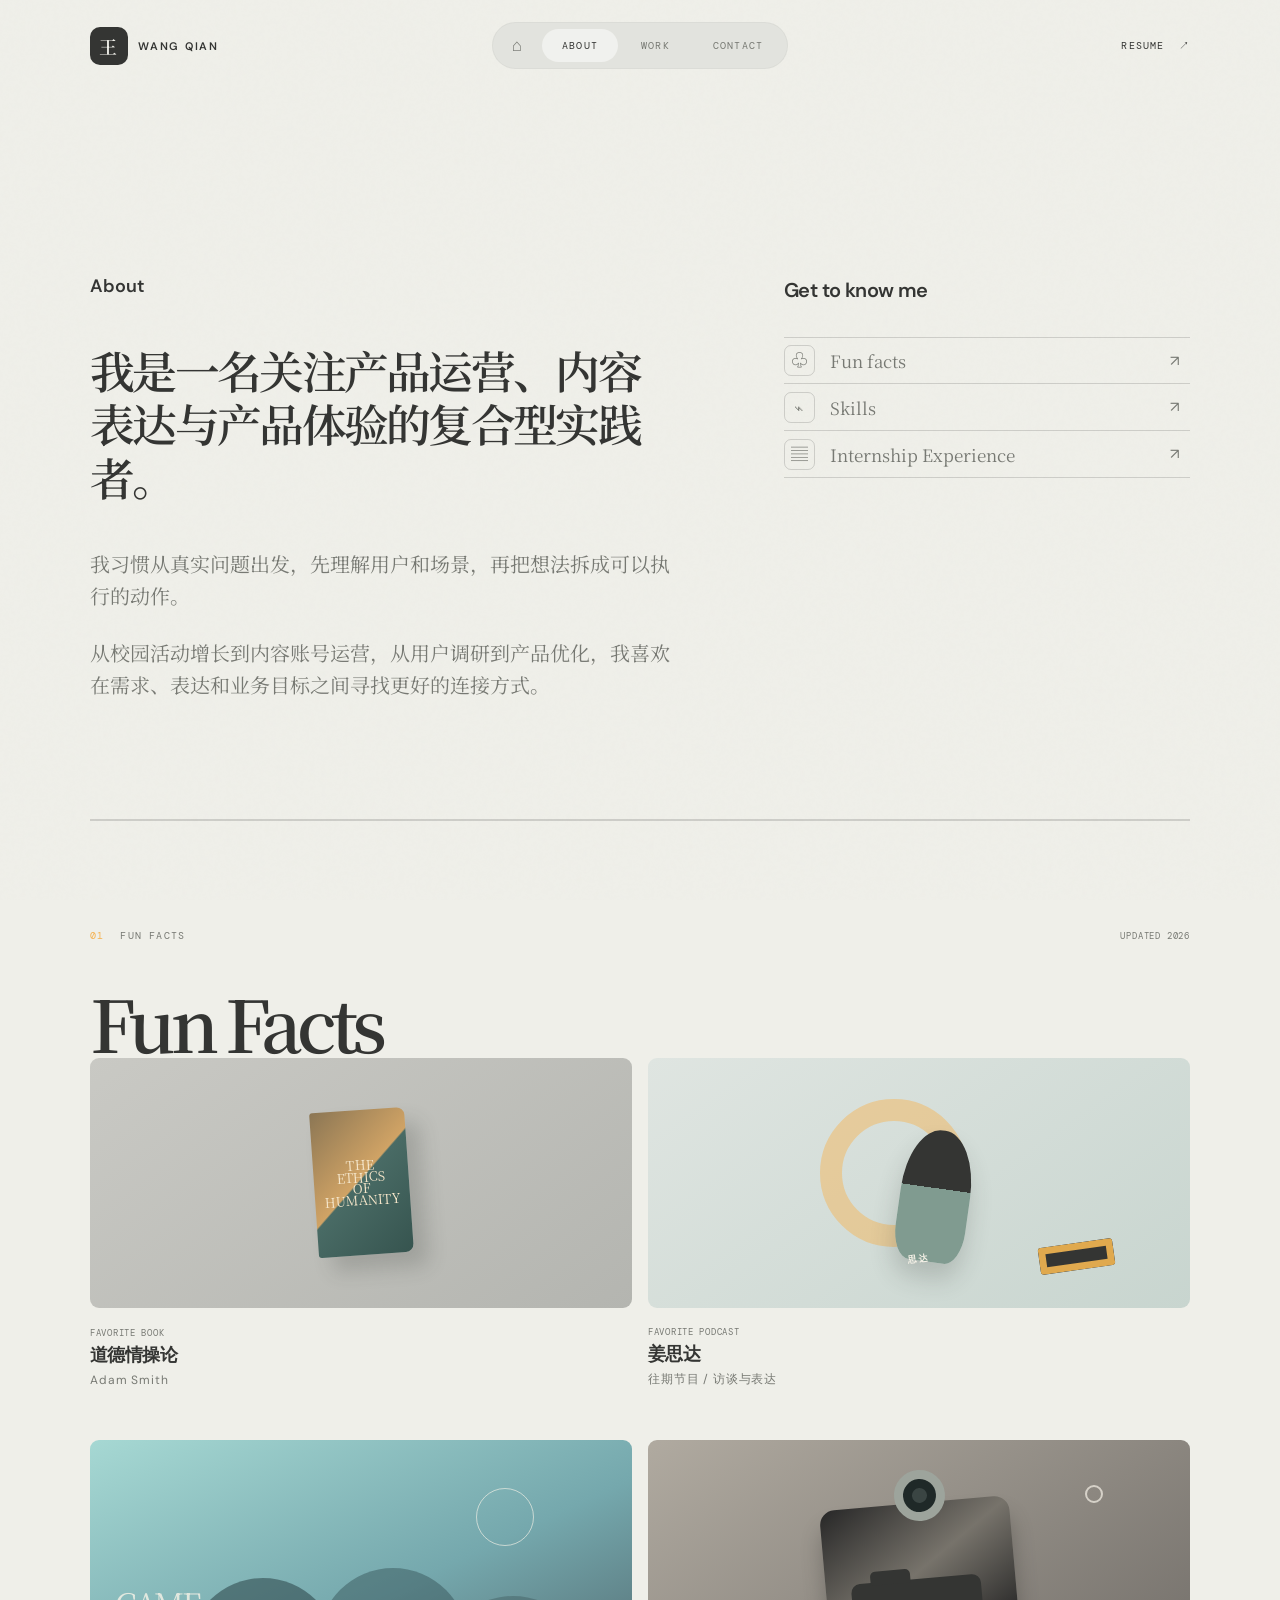
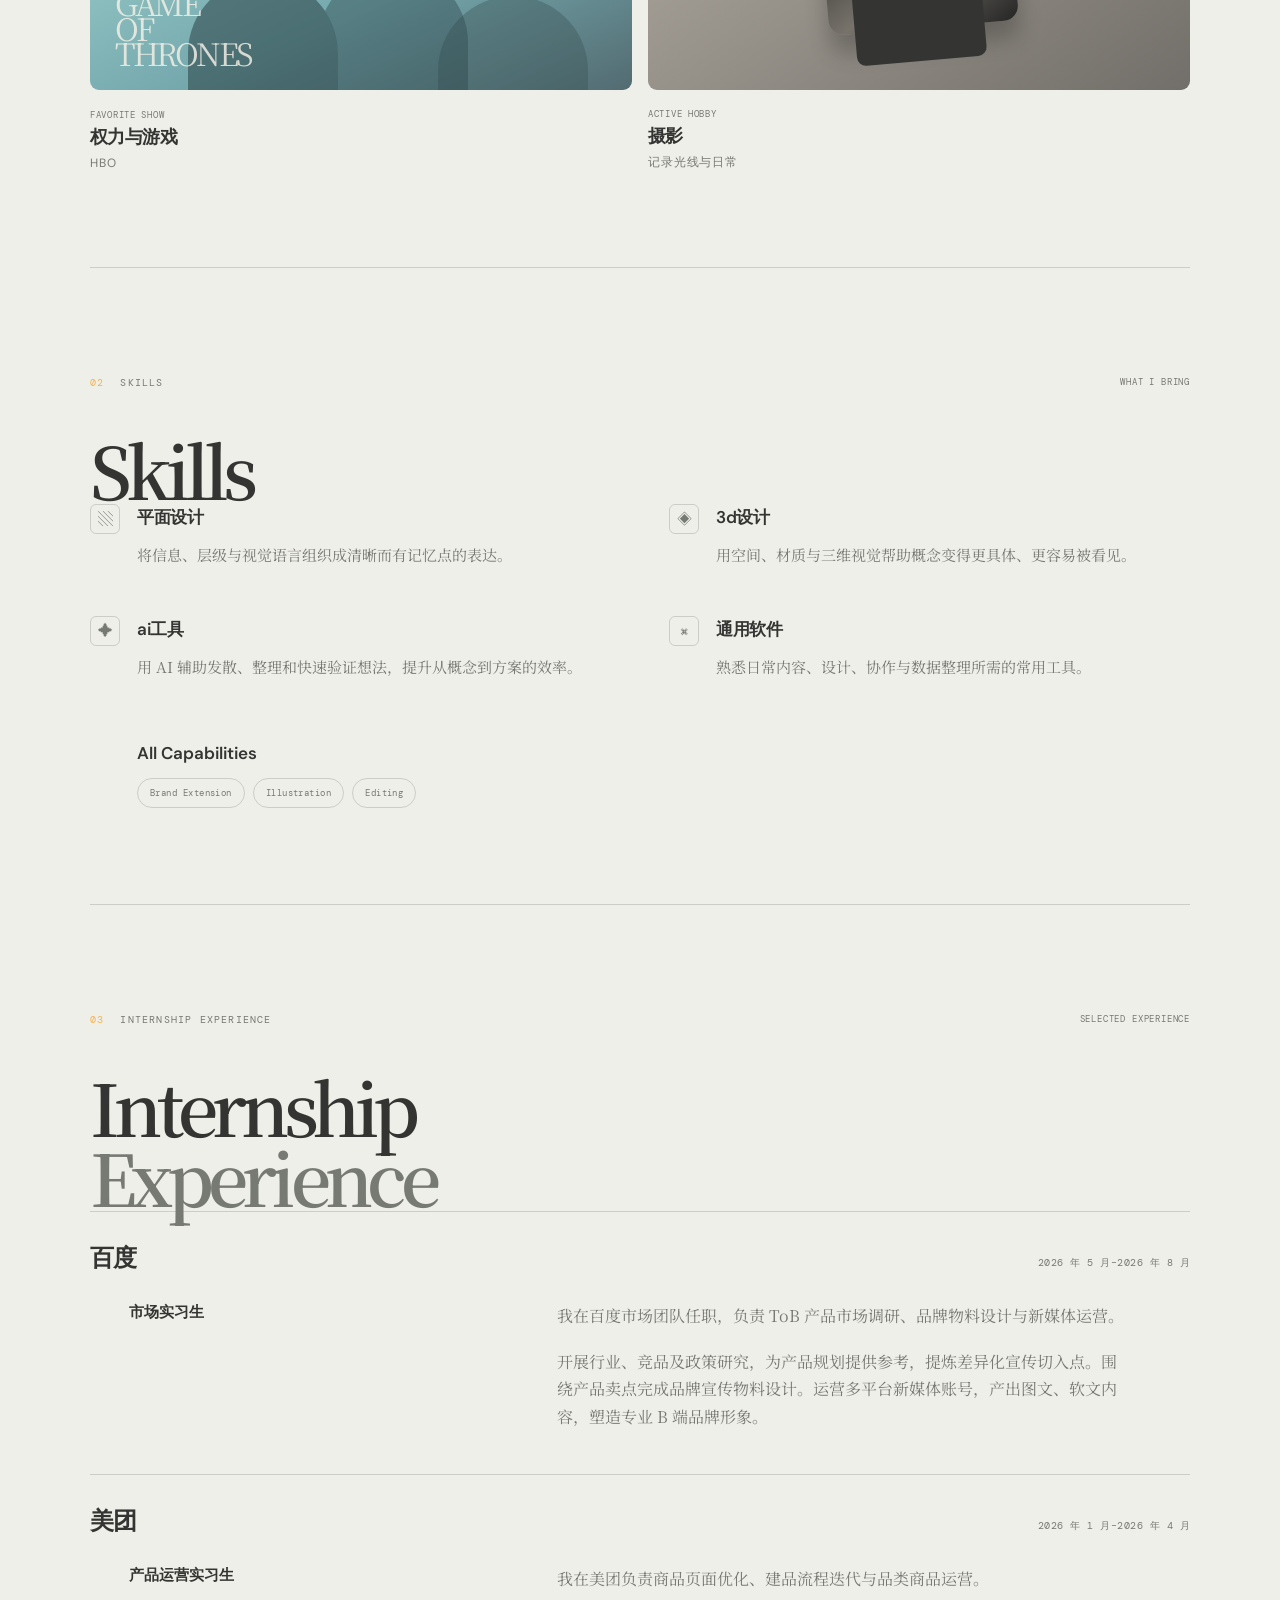
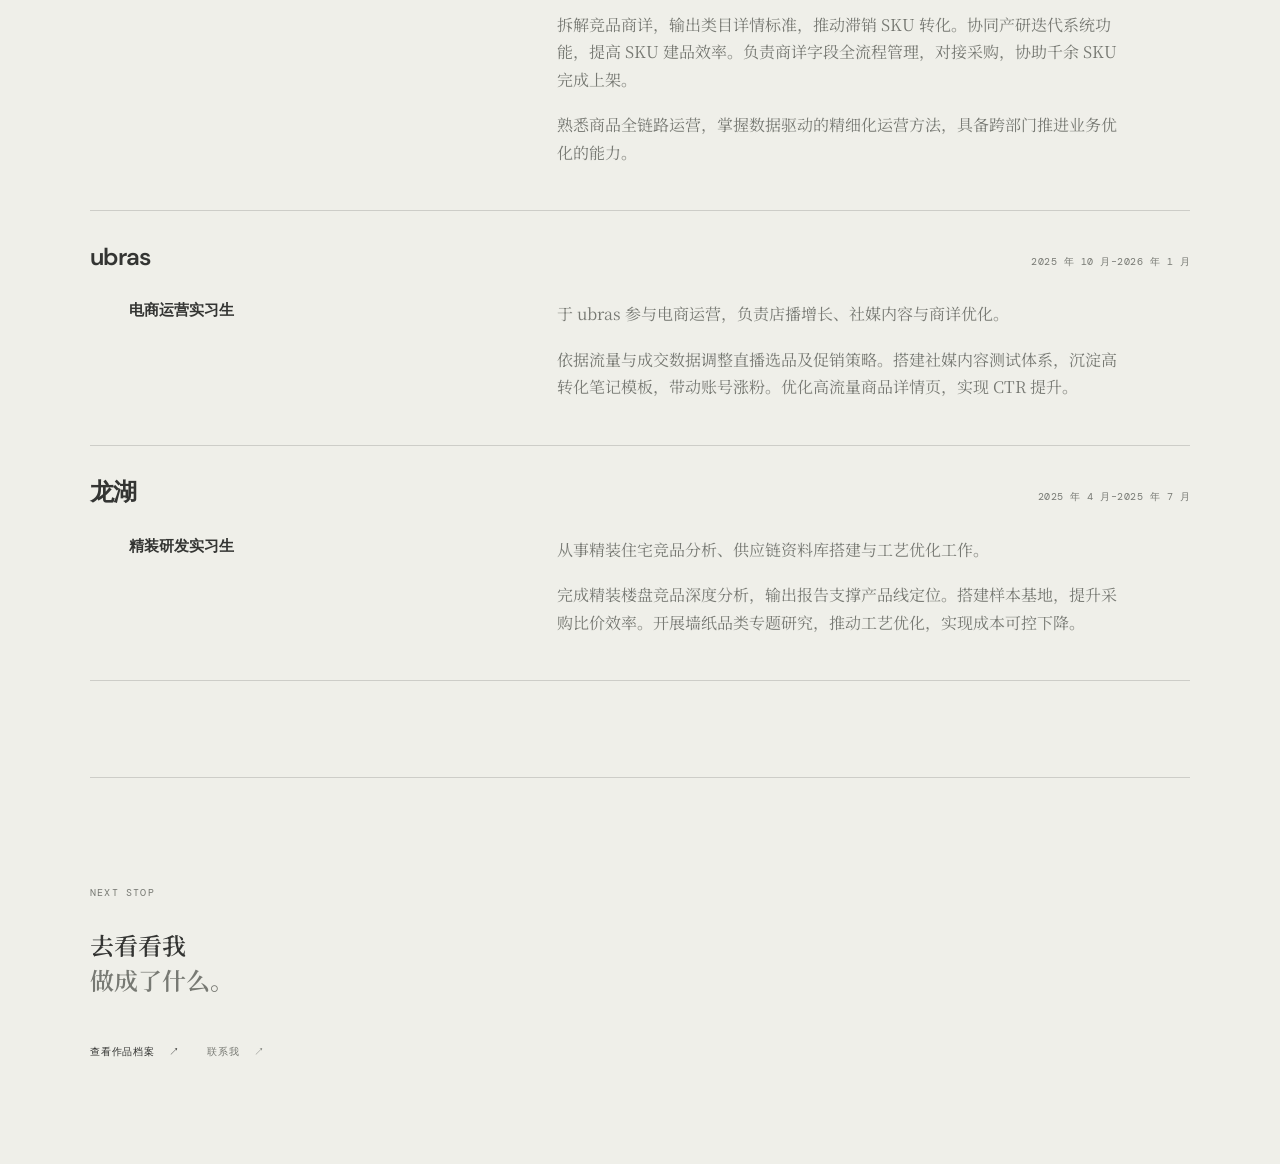
==== about.html @ a22ed270 "Initial portfolio website" ====
<!doctype html>
<html lang="zh-CN">
<head>
  <meta charset="utf-8">
  <meta name="viewport" content="width=device-width, initial-scale=1">
  <title>About · 王千</title>
  <meta name="description" content="了解王千的个人经历、能力结构与工作方式。">
  <link rel="preconnect" href="https://fonts.googleapis.com">
  <link rel="preconnect" href="https://fonts.gstatic.com" crossorigin>
  <link href="https://fonts.googleapis.com/css2?family=DM+Mono:wght@400;500&family=DM+Sans:wght@400;500;600;700&family=Noto+Serif+SC:wght@500;600;700;900&display=swap" rel="stylesheet">
  <link rel="stylesheet" href="styles.css">
</head>
<body>
  <div class="page-shell">
    <header class="site-header">
      <a class="brand" href="index.html#top" aria-label="回到首页"><span class="brand-mark">王</span><span class="brand-name">WANG QIAN</span></a>
      <nav class="nav" aria-label="主导航">
        <a class="nav-home" href="index.html#top" aria-label="首页">⌂</a>
        <a href="about.html" aria-current="page">About</a>
        <a href="index.html#all-work">Work</a>
        <a href="index.html#contact">Contact</a>
      </nav>
      <a class="resume-link" href="王千-四川大学-硕士-女.pdf" download>Resume <span>↗</span></a>
    </header>

    <main class="internal-page about-page">
      <section class="about-intro" aria-labelledby="about-title">
        <div class="about-intro-copy">
          <p class="about-page-label">About</p>
          <h1 id="about-title">我是一名关注产品运营、内容表达与产品体验的复合型实践者。</h1>
          <p>我习惯从真实问题出发，先理解用户和场景，再把想法拆成可以执行的动作。</p>
          <p>从校园活动增长到内容账号运营，从用户调研到产品优化，我喜欢在需求、表达和业务目标之间寻找更好的连接方式。</p>
        </div>
        <aside class="about-index" aria-label="About 页面目录">
          <h2>Get to know me</h2>
          <a class="about-index-link" href="#about-facts"><span class="about-index-icon">♧</span><span>Fun facts</span><b>↗</b></a>
          <a class="about-index-link" href="#about-skills"><span class="about-index-icon">⌁</span><span>Skills</span><b>↗</b></a>
          <a class="about-index-link" href="#about-history"><span class="about-index-icon">▤</span><span>Internship Experience</span><b>↗</b></a>
        </aside>
      </section>

      <section id="about-facts" class="section about-facts" aria-labelledby="facts-title">
        <div class="about-section-topline"><div class="section-label"><span>01</span><span>Fun facts</span></div><span>Updated 2026</span></div>
        <h2 id="facts-title" class="about-section-title">Fun Facts</h2>
        <div class="about-facts-grid">
          <article class="about-fact-card"><div class="about-fact-visual about-fact-visual--book"><span>THE<br>ETHICS<br>OF<br>HUMANITY</span></div><div class="about-fact-meta"><span>FAVORITE BOOK</span><strong>道德情操论</strong><small>Adam Smith</small></div></article>
          <article class="about-fact-card"><div class="about-fact-visual about-fact-visual--podcast"><span class="about-podcast-orbit"></span><span class="about-podcast-person"></span><b>思达</b></div><div class="about-fact-meta"><span>FAVORITE PODCAST</span><strong>姜思达</strong><small>往期节目 / 访谈与表达</small></div></article>
          <article class="about-fact-card"><div class="about-fact-visual about-fact-visual--show"><span>GAME<br>OF<br>THRONES</span><i></i></div><div class="about-fact-meta"><span>FAVORITE SHOW</span><strong>权力与游戏</strong><small>HBO</small></div></article>
          <article class="about-fact-card"><div class="about-fact-visual about-fact-visual--hobby"><span class="about-camera-lens"></span><span class="about-camera-body"></span><i></i></div><div class="about-fact-meta"><span>ACTIVE HOBBY</span><strong>摄影</strong><small>记录光线与日常</small></div></article>
        </div>
      </section>

      <section id="about-skills" class="section about-skills" aria-labelledby="skills-title">
        <div class="about-section-topline"><div class="section-label"><span>02</span><span>Skills</span></div><span>What I bring</span></div>
        <h2 id="skills-title" class="about-section-title">Skills</h2>
        <div class="about-skills-grid">
          <article class="about-skill-card"><span class="about-skill-icon">▧</span><div><h3>平面设计</h3><p>将信息、层级与视觉语言组织成清晰而有记忆点的表达。</p></div></article>
          <article class="about-skill-card"><span class="about-skill-icon">◈</span><div><h3>3d设计</h3><p>用空间、材质与三维视觉帮助概念变得更具体、更容易被看见。</p></div></article>
          <article class="about-skill-card"><span class="about-skill-icon">✦</span><div><h3>ai工具</h3><p>用 AI 辅助发散、整理和快速验证想法，提升从概念到方案的效率。</p></div></article>
          <article class="about-skill-card"><span class="about-skill-icon">⌘</span><div><h3>通用软件</h3><p>熟悉日常内容、设计、协作与数据整理所需的常用工具。</p></div></article>
        </div>
        <div class="about-capabilities"><h3>All Capabilities</h3><div class="skill-list"><span>Brand Extension</span><span>Illustration</span><span>Editing</span></div></div>
      </section>

      <section id="about-history" class="section about-history" aria-labelledby="history-title">
        <div class="about-section-topline"><div class="section-label"><span>03</span><span>Internship Experience</span></div><span>Selected experience</span></div>
        <h2 id="history-title" class="about-section-title">Internship<br><em>Experience</em></h2>
        <div class="internship-list">
          <article class="internship-item">
            <div class="internship-head"><h3>百度</h3><span>2026 年 5 月–2026 年 8 月</span></div>
            <div class="internship-detail"><strong>市场实习生</strong><div><p>我在百度市场团队任职，负责 ToB 产品市场调研、品牌物料设计与新媒体运营。</p><p>开展行业、竞品及政策研究，为产品规划提供参考，提炼差异化宣传切入点。围绕产品卖点完成品牌宣传物料设计。运营多平台新媒体账号，产出图文、软文内容，塑造专业 B 端品牌形象。</p></div></div>
          </article>
          <article class="internship-item">
            <div class="internship-head"><h3>美团</h3><span>2026 年 1 月–2026 年 4 月</span></div>
            <div class="internship-detail"><strong>产品运营实习生</strong><div><p>我在美团负责商品页面优化、建品流程迭代与品类商品运营。</p><p>拆解竞品商详，输出类目详情标准，推动滞销 SKU 转化。协同产研迭代系统功能，提高 SKU 建品效率。负责商详字段全流程管理，对接采购，协助千余 SKU 完成上架。</p><p>熟悉商品全链路运营，掌握数据驱动的精细化运营方法，具备跨部门推进业务优化的能力。</p></div></div>
          </article>
          <article class="internship-item">
            <div class="internship-head"><h3>ubras</h3><span>2025 年 10 月–2026 年 1 月</span></div>
            <div class="internship-detail"><strong>电商运营实习生</strong><div><p>于 ubras 参与电商运营，负责店播增长、社媒内容与商详优化。</p><p>依据流量与成交数据调整直播选品及促销策略。搭建社媒内容测试体系，沉淀高转化笔记模板，带动账号涨粉。优化高流量商品详情页，实现 CTR 提升。</p></div></div>
          </article>
          <article class="internship-item">
            <div class="internship-head"><h3>龙湖</h3><span>2025 年 4 月–2025 年 7 月</span></div>
            <div class="internship-detail"><strong>精装研发实习生</strong><div><p>从事精装住宅竞品分析、供应链资料库搭建与工艺优化工作。</p><p>完成精装楼盘竞品深度分析，输出报告支撑产品线定位。搭建样本基地，提升采购比价效率。开展墙纸品类专题研究，推动工艺优化，实现成本可控下降。</p></div></div>
          </article>
        </div>
      </section>

      <section class="page-cta"><p class="eyebrow">Next stop</p><h2>去看看我<br><em>做成了什么。</em></h2><a class="text-link" href="index.html#all-work">查看作品档案 <span>↗</span></a><a class="text-link page-cta-contact" href="index.html#contact">联系我 <span>↗</span></a></section>
    </main>
  </div>
  <script src="app.js"></script>
</body>
</html>
---- styles.css ----
:root {
  --paper: #efefe9;
  --paper-deep: #e5e5de;
  --ink: #343533;
  --muted: #777973;
  --line: rgba(52, 53, 51, .18);
  --green: #d2f75b;
  --blue: #b6d4f6;
  --orange: #f5b14e;
  --serif: "Noto Serif SC", Georgia, serif;
  --sans: "DM Sans", "Noto Sans SC", sans-serif;
  --mono: "DM Mono", monospace;
}

* { box-sizing: border-box; }
html { scroll-behavior: smooth; }
body { margin: 0; background: var(--paper); color: var(--ink); font-family: var(--sans); }
body::before { content: ""; position: fixed; inset: 0; pointer-events: none; opacity: .22; background-image: url("data:image/svg+xml,%3Csvg viewBox='0 0 180 180' xmlns='http://www.w3.org/2000/svg'%3E%3Cfilter id='n'%3E%3CfeTurbulence type='fractalNoise' baseFrequency='.9' numOctaves='3' stitchTiles='stitch'/%3E%3C/filter%3E%3Crect width='100%25' height='100%25' filter='url(%23n)' opacity='.07'/%3E%3C/svg%3E"); mix-blend-mode: multiply; z-index: 5; }
a { color: inherit; text-decoration: none; }
button { font: inherit; }
.page-shell { width: min(1100px, calc(100% - 56px)); margin: 0 auto; }
.site-header { position: sticky; top: 22px; z-index: 10; display: grid; grid-template-columns: 1fr auto 1fr; align-items: center; gap: 18px; margin-top: 22px; }
.brand, .nav, .hero-meta, .case-topline, .contact-bottom, .section-label, .filter-row { display: flex; align-items: center; }
.brand { gap: 10px; font-weight: 600; letter-spacing: .08em; }
.brand-mark { display: grid; width: 38px; height: 38px; place-items: center; border-radius: 10px; background: var(--ink); color: var(--paper); font-family: var(--serif); font-size: 18px; }
.brand-name { font-size: 11px; letter-spacing: .16em; }
.nav { justify-content: center; gap: 3px; padding: 5px; border-radius: 999px; background: rgba(225, 226, 220, .88); box-shadow: inset 0 0 0 1px rgba(52, 53, 51, .04); }
.nav a, .resume-link { padding: 10px 20px; color: var(--muted); font-family: var(--mono); font-size: 10px; letter-spacing: .12em; text-transform: uppercase; }
.nav a:hover, .resume-link:hover { color: var(--ink); }
.nav a[aria-current="page"] { color: var(--ink); background: rgba(255, 255, 255, .48); border-radius: 999px; }
.nav-home { padding-inline: 15px !important; font-family: var(--sans) !important; font-size: 17px !important; line-height: 1; }
.resume-link { justify-self: end; padding-right: 0; color: var(--ink); }
.resume-link span, .text-link span, .contact-email span { display: inline-block; margin-left: 7px; transition: transform .2s ease; }
.resume-link:hover span, .text-link:hover span, .contact-email:hover span { transform: translate(3px, -3px); }
.hero { display: grid; grid-template-columns: 1.12fr .88fr; gap: 7%; min-height: 690px; padding: 158px 0 102px; }
.eyebrow, .aside-title, .section-label, .case-topline, .note-card-label { font-family: var(--mono); font-size: 10px; letter-spacing: .12em; text-transform: uppercase; }
.eyebrow { margin: 0 0 28px; color: var(--muted); }
h1, h2, h3, p { margin-top: 0; }
h1, h2, h3 { font-family: var(--serif); font-weight: 600; }
h1 { max-width: 690px; margin-bottom: 42px; font-size: clamp(60px, 8.7vw, 118px); line-height: .91; letter-spacing: -.09em; }
h1 em, h2 em { color: var(--muted); font-style: normal; }
.hero-intro { max-width: 500px; margin-bottom: 38px; color: var(--muted); font-size: 17px; line-height: 1.9; }
.hero-meta { gap: 22px; color: var(--muted); font-family: var(--mono); font-size: 9px; letter-spacing: .04em; text-transform: uppercase; }
.hero-meta span + span::before { content: "•"; margin-right: 22px; color: var(--orange); }
.hero-aside { align-self: end; padding-bottom: 13px; }
.aside-title { margin-bottom: 20px; color: var(--muted); }
.start-link { display: grid; grid-template-columns: 32px 1fr auto; align-items: center; gap: 10px; padding: 12px 0; border-bottom: 1px solid var(--line); font-family: var(--serif); font-size: 17px; }
.link-icon { display: grid; width: 28px; height: 28px; place-items: center; border: 1px solid var(--line); border-radius: 7px; color: var(--muted); font-family: var(--sans); font-size: 16px; }
.link-arrow, .archive-arrow { color: var(--muted); font-family: var(--sans); font-size: 18px; transition: transform .2s ease, color .2s ease; }
.start-link:hover .link-arrow, .archive-item:hover .archive-arrow { color: var(--ink); transform: translate(3px, -3px); }
.hero-note { margin-top: 74px; color: var(--muted); font-family: var(--serif); font-size: 21px; line-height: 1.28; }
.section { padding: 96px 0; border-top: 1px solid var(--line); }
.section-label { gap: 16px; margin-bottom: 52px; color: var(--muted); }
.section-label span:first-child { color: var(--orange); }
.about-layout, .note-layout { display: grid; grid-template-columns: 1fr 1fr; gap: 8%; }
.section h2 { margin-bottom: 0; font-size: clamp(42px, 5.6vw, 76px); line-height: .98; letter-spacing: -.08em; }
.about-copy { max-width: 475px; }
.about-copy p { color: var(--muted); font-size: 16px; line-height: 1.9; }
.about-copy .lead-copy { color: var(--ink); font-family: var(--serif); font-size: 25px; line-height: 1.45; }
.skill-list { display: flex; flex-wrap: wrap; gap: 8px; margin-top: 30px; }
.skill-list span, .filter-button { padding: 8px 12px; border: 1px solid var(--line); border-radius: 999px; color: var(--muted); font-family: var(--mono); font-size: 9px; letter-spacing: .05em; }
.section-heading { display: flex; align-items: end; justify-content: space-between; gap: 28px; margin-bottom: 48px; }
.section-heading .section-label { margin-bottom: 0; }
.section-caption { margin: 0; color: var(--muted); font-family: var(--serif); font-size: 18px; line-height: 1.45; text-align: right; }
.featured-grid { display: grid; grid-template-columns: repeat(3, 1fr); gap: 14px; }
.featured-card { padding: 14px; border-radius: 18px; background: var(--green); }
.featured-card--blue { background: var(--blue); }
.featured-card--orange { background: var(--orange); }
.case-topline { justify-content: space-between; padding: 4px 2px 14px; color: rgba(52, 53, 51, .68); font-size: 9px; }
.case-visual { position: relative; display: flex; min-height: 330px; align-items: center; justify-content: center; overflow: hidden; border-radius: 12px; background: rgba(255, 255, 255, .22); }
.visual-word { position: relative; z-index: 1; color: var(--ink); font-family: var(--serif); font-size: clamp(28px, 4vw, 49px); line-height: .87; letter-spacing: -.08em; text-align: center; }
.visual-dot { position: absolute; width: 190px; height: 190px; border-radius: 50%; background: rgba(52, 53, 51, .9); transform: translate(64px, -56px); }
.visual-bars { position: absolute; right: 15%; bottom: 18%; display: flex; align-items: end; gap: 7px; transform: rotate(-18deg); }
.visual-bars i { display: block; width: 15px; height: 55px; background: var(--ink); }.visual-bars i:nth-child(2) { height: 88px; }.visual-bars i:nth-child(3) { height: 126px; }
.visual-ring { position: absolute; width: 230px; height: 230px; border: 20px solid var(--ink); border-radius: 50%; transform: translate(66px, 38px); }
.case-info { padding: 18px 4px 3px; }.case-info h3 { margin-bottom: 8px; font-size: 24px; letter-spacing: -.05em; }.case-info p { margin-bottom: 22px; color: rgba(52, 53, 51, .72); font-family: var(--mono); font-size: 9px; letter-spacing: .04em; }.text-link { font-family: var(--mono); font-size: 10px; letter-spacing: .08em; text-transform: uppercase; }
.section-heading--compact { align-items: center; margin-bottom: 23px; }.section-heading--compact h2 { font-size: 48px; }
.filter-row { gap: 6px; margin-bottom: 22px; }.filter-button { cursor: pointer; background: transparent; transition: .2s ease; }.filter-button:hover, .filter-button.is-active { border-color: var(--ink); background: var(--ink); color: var(--paper); }
.archive-list { border-top: 1px solid var(--line); }.archive-item { display: grid; grid-template-columns: 58px 1fr 1.2fr 24px; align-items: center; gap: 16px; min-height: 82px; border-bottom: 1px solid var(--line); transition: padding .2s ease, background .2s ease; }.archive-item:hover { padding-inline: 12px; background: rgba(255, 255, 255, .23); }.archive-item.is-hidden { display: none; }.archive-number, .archive-item p { color: var(--muted); font-family: var(--mono); font-size: 10px; }.archive-item h3 { margin: 0; font-size: 22px; letter-spacing: -.04em; }.archive-item p { margin: 0; }
.note-section { padding-bottom: 128px; }.note-layout { align-items: end; }.note-card { display: flex; min-height: 235px; flex-direction: column; justify-content: space-between; padding: 25px; border-radius: 18px; background: var(--paper-deep); transition: transform .2s ease; }.note-card:hover { transform: translateY(-4px); }.note-card-label, .note-card-date { color: var(--muted); }.note-card strong { max-width: 320px; font-family: var(--serif); font-size: 28px; line-height: 1.14; letter-spacing: -.06em; }.note-card-date { font-family: var(--mono); font-size: 10px; }.note-card-date b { float: right; color: var(--ink); font-family: var(--sans); font-size: 18px; }
.contact-section { margin-bottom: 24px; padding: 84px 0 42px; border-top: 1px solid var(--line); }.contact-section h2 { margin-bottom: 90px; font-size: clamp(54px, 8vw, 108px); }.contact-bottom { justify-content: space-between; gap: 20px; padding-top: 18px; border-top: 1px solid var(--line); color: var(--muted); font-family: var(--mono); font-size: 9px; letter-spacing: .04em; }.contact-email { color: var(--ink); font-size: 12px; }
.home-featured-section { padding-bottom: 108px; }
.home-section-heading { align-items: end; }
.home-case-stack { display: grid; gap: 14px; }
.home-case-card { display: grid; grid-template-columns: minmax(280px, .86fr) minmax(0, 1.55fr); min-height: 360px; overflow: hidden; border: 3px solid var(--ink); border-radius: 17px; background: var(--ink); transition: transform .25s ease, box-shadow .25s ease; }
.home-case-card:hover { transform: translateY(-4px); box-shadow: 0 12px 0 rgba(52, 53, 51, .12); }
.home-case-card:nth-child(even) .home-case-copy { order: 2; }
.home-case-card:nth-child(even) .home-case-visual { order: 1; }
.home-case-copy { display: flex; flex-direction: column; padding: 23px 25px 24px; color: var(--paper); background: linear-gradient(155deg, #485047, #172219); }
.home-case-card--blue .home-case-copy { background: linear-gradient(155deg, #4f5750, #18251e); }
.home-case-card--orange .home-case-copy { background: linear-gradient(155deg, #52584e, #172319); }
.home-case-topline { display: flex; justify-content: space-between; gap: 12px; color: rgba(239, 239, 233, .6); font-family: var(--mono); font-size: 9px; letter-spacing: .08em; text-transform: uppercase; }
.home-case-copy h2 { margin: auto 0 17px; color: var(--paper); font-size: clamp(38px, 4.6vw, 65px); line-height: .95; letter-spacing: -.08em; }
.home-case-copy h2 em { color: rgba(239, 239, 233, .53); }
.home-case-copy p { max-width: 275px; margin-bottom: 25px; color: rgba(239, 239, 233, .68); font-family: var(--mono); font-size: 10px; line-height: 1.65; }
.home-case-link { display: inline-flex; align-items: center; justify-content: space-between; width: fit-content; min-width: 135px; padding: 9px 13px; border-radius: 999px; background: var(--paper); color: var(--ink); font-family: var(--mono); font-size: 9px; letter-spacing: .06em; text-transform: uppercase; }
.home-case-link b { margin-left: 12px; font-family: var(--sans); font-size: 15px; font-weight: 400; transition: transform .2s ease; }
.home-case-card:hover .home-case-link b { transform: translate(3px, -3px); }
.home-case-visual { position: relative; display: flex; min-height: 360px; align-items: center; justify-content: center; overflow: hidden; isolation: isolate; }
.home-case-visual::before { content: ""; position: absolute; inset: 11%; border: 1px solid rgba(52, 53, 51, .15); border-radius: 50%; transform: rotate(-18deg) scaleX(1.35); }
.home-case-visual--green { background: radial-gradient(circle at 68% 30%, rgba(255, 255, 255, .9), transparent 28%), linear-gradient(135deg, #e5eadf, #f5f1e7 55%, #b9c9ba); }
.home-case-visual--blue { background: radial-gradient(circle at 30% 30%, rgba(255, 255, 255, .9), transparent 22%), linear-gradient(135deg, #dceaf3, #f5f1e7 50%, #b6c9da); }
.home-case-visual--orange { background: radial-gradient(circle at 70% 32%, rgba(255, 255, 255, .9), transparent 25%), linear-gradient(135deg, #f6e8df, #f8f2ec 52%, #e6b99b); }
.home-visual-title { position: relative; z-index: 2; color: rgba(52, 53, 51, .82); font-family: var(--serif); font-size: clamp(42px, 7vw, 94px); line-height: .82; letter-spacing: -.1em; text-align: center; }
.home-visual-orbit { position: absolute; width: 260px; height: 260px; border: 32px solid rgba(52, 53, 51, .82); border-radius: 50%; transform: translate(120px, 70px); }
.home-visual-window { position: absolute; right: 12%; bottom: 13%; display: flex; gap: 8px; align-items: end; padding: 13px 16px; border-radius: 10px; background: rgba(255, 255, 255, .72); box-shadow: 0 14px 25px rgba(52, 53, 51, .16); transform: rotate(-8deg); }
.home-visual-window i { display: block; width: 9px; height: 30px; border-radius: 4px; background: var(--ink); }.home-visual-window i:nth-child(2) { height: 52px; background: #809a7e; }.home-visual-window i:nth-child(3) { height: 77px; background: #c3d35d; }
.home-visual-bars { position: absolute; right: 14%; bottom: 18%; display: flex; align-items: end; gap: 9px; transform: rotate(-17deg); }.home-visual-bars i { display: block; width: 25px; height: 90px; border-radius: 4px 4px 0 0; background: rgba(52, 53, 51, .83); }.home-visual-bars i:nth-child(2) { height: 145px; background: #718dac; }.home-visual-bars i:nth-child(3) { height: 205px; background: #3f5870; }.home-visual-bars i:nth-child(4) { height: 120px; background: #a7bbd1; }
.home-visual-card { position: absolute; right: 12%; top: 17%; padding: 14px 18px; border-radius: 9px; background: rgba(255, 255, 255, .7); color: var(--muted); font-family: var(--mono); font-size: 10px; line-height: 1.5; transform: rotate(7deg); }.home-visual-card strong { color: var(--ink); font-size: 24px; font-weight: 400; }
.home-visual-ring { position: absolute; width: 235px; height: 235px; border: 28px solid rgba(224, 104, 57, .88); border-radius: 50%; transform: translate(86px, 48px); }.home-visual-note { position: absolute; left: 14%; bottom: 18%; padding: 10px 15px; border-radius: 8px; background: rgba(255, 255, 255, .66); color: var(--muted); font-family: var(--mono); font-size: 10px; line-height: 1.2; transform: rotate(-9deg); }
.home-all-work { padding-top: 82px; padding-bottom: 126px; }
.home-all-work-heading { display: flex; align-items: end; justify-content: space-between; gap: 24px; margin-bottom: 48px; }
.home-all-work-heading .eyebrow { margin-bottom: 18px; }.home-all-work-heading h2 { margin: 0; font-size: clamp(58px, 9vw, 118px); line-height: .85; letter-spacing: -.1em; }.home-all-work-heading h2 em { color: var(--muted); font-style: normal; }
.home-work-strip { display: grid; grid-template-columns: repeat(4, 1fr); gap: 12px; }
.home-work-tile { display: flex; min-height: 220px; flex-direction: column; justify-content: space-between; padding: 17px; border: 1px solid rgba(52, 53, 51, .13); border-radius: 15px; transition: transform .2s ease, box-shadow .2s ease; }.home-work-tile:hover { transform: translateY(-5px); box-shadow: 0 9px 0 rgba(52, 53, 51, .1); }.home-work-tile > span, .home-work-tile small { color: rgba(52, 53, 51, .6); font-family: var(--mono); font-size: 9px; letter-spacing: .06em; }.home-work-tile strong { font-family: var(--serif); font-size: 26px; line-height: .98; letter-spacing: -.07em; }.home-work-tile--paper { background: #e3e3dc; }.home-work-tile--blue { background: #b6d4f6; }.home-work-tile--orange { background: #f5b14e; }.home-work-tile--green { background: #d2f75b; }
.home-all-work-heading { position: relative; justify-content: center; text-align: center; }.home-all-work-heading > a { position: absolute; right: 0; bottom: 10px; }
.home-carousel { --carousel-card-width: 220px; }
.home-carousel-viewport { min-height: 430px; overflow: hidden; touch-action: pan-y; cursor: grab; }
.home-carousel-viewport:active { cursor: grabbing; }
.home-carousel-track { display: flex; align-items: flex-start; gap: 34px; width: max-content; padding: 54px 0 0; will-change: transform; transition: transform .68s cubic-bezier(.22, 1.12, .36, 1); }
.home-carousel-track.is-dragging, .home-carousel-track.is-dragging .home-carousel-card { transition: none; }
.home-carousel-card { display: block; width: var(--carousel-card-width); flex: 0 0 var(--carousel-card-width); color: var(--ink); opacity: .38; transform: scale(.82); transform-origin: center top; transition: transform .68s cubic-bezier(.22, 1.12, .36, 1), opacity .45s ease, filter .45s ease; filter: saturate(.55) grayscale(.12); }
.home-carousel-card.is-far { opacity: .3; }.home-carousel-card.is-near { opacity: .72; transform: scale(.94); filter: saturate(.75) grayscale(.04); }.home-carousel-card.is-active { position: relative; z-index: 3; opacity: 1; transform: scale(1.2); filter: none; }
.home-carousel-art { position: relative; display: flex; height: 285px; align-items: center; justify-content: center; overflow: hidden; border-radius: 20px; background: #d7d7d0; box-shadow: 0 16px 25px rgba(52, 53, 51, .12); isolation: isolate; }
.home-carousel-art > span:first-child { position: absolute; top: 14px; left: 15px; color: rgba(52, 53, 51, .42); font-family: var(--mono); font-size: 9px; letter-spacing: .08em; }.home-carousel-art b { position: relative; z-index: 2; color: rgba(52, 53, 51, .77); font-family: var(--serif); font-size: 33px; line-height: .82; letter-spacing: -.09em; text-align: center; }.home-carousel-art i { position: absolute; display: block; }
.home-carousel-art--campus { background: linear-gradient(145deg, #edf0e5, #b7c6b5); }.home-carousel-art--campus::before { content: ""; position: absolute; width: 185px; height: 185px; border: 24px solid rgba(52, 53, 51, .7); border-radius: 50%; transform: translate(60px, 70px); }.home-carousel-art--campus i { right: 18%; bottom: 16%; width: 50px; height: 90px; border-radius: 8px; background: #e8edda; box-shadow: inset 11px 0 0 #a6bd76; transform: rotate(13deg); }
.home-carousel-art--content { background: linear-gradient(145deg, #f3d9d9, #ee9a91); }.home-carousel-art--content::before, .home-carousel-art--content::after { content: ""; position: absolute; width: 150px; height: 150px; border-radius: 50%; background: rgba(255, 236, 228, .76); }.home-carousel-art--content::before { top: 15px; left: 35px; box-shadow: 0 94px 0 rgba(255, 228, 217, .75), 0 188px 0 rgba(255, 218, 207, .72); }.home-carousel-art--content::after { right: 25px; bottom: -35px; background: rgba(210, 103, 96, .55); }.home-carousel-art--content i { right: 16%; top: 19%; width: 28px; height: 28px; border-radius: 50%; background: #f8efe8; }
.home-carousel-art--product { background: linear-gradient(145deg, #f5e3ef, #f8d2e1 54%, #eed9e5); }.home-carousel-art--product::before { content: ""; position: absolute; bottom: -28px; width: 180px; height: 250px; border: 13px solid #efbfd8; border-radius: 20px 20px 0 0; background: linear-gradient(#f8f5f0 0 17%, #5ad1c2 17% 54%, #d6f2e9 54%); box-shadow: 15px 0 0 rgba(255, 255, 255, .45); }.home-carousel-art--product::after { content: "Tue 25"; position: absolute; top: 48px; left: 35px; padding: 5px 9px; border-radius: 4px; background: rgba(255, 255, 255, .78); color: var(--muted); font-family: var(--mono); font-size: 8px; }.home-carousel-art--product i { top: 83px; right: 21%; width: 44px; height: 9px; border-radius: 8px; background: #ff7eae; box-shadow: 0 19px 0 #67d1c6, 0 38px 0 #8cc9ed; }
.home-carousel-art--brand { background: radial-gradient(circle at 50% 48%, rgba(74, 181, 224, .32), transparent 30%), #063e4a; }.home-carousel-art--brand::before { content: ""; position: absolute; width: 285px; height: 285px; border: 1px solid rgba(82, 205, 247, .55); border-radius: 50%; box-shadow: 0 0 0 18px rgba(82, 205, 247, .18), 0 0 0 36px rgba(82, 205, 247, .12), 0 0 0 54px rgba(82, 205, 247, .08); }.home-carousel-art--brand::after { content: ""; position: absolute; width: 110px; height: 110px; border: 1px solid #e8b63d; border-radius: 50%; }.home-carousel-art--brand i { width: 34px; height: 34px; border: 2px solid #e8b63d; border-radius: 50%; }.home-carousel-art--brand b { color: rgba(240, 247, 241, .78); }
.home-carousel-art--archive { background: linear-gradient(145deg, #f2f0ec, #d8d8d2); }.home-carousel-art--archive::before { content: ""; position: absolute; width: 180px; height: 180px; border: 1px solid rgba(52, 53, 51, .18); border-radius: 50%; box-shadow: 0 0 0 20px rgba(52, 53, 51, .06), 0 0 0 42px rgba(52, 53, 51, .045); }.home-carousel-art--archive::after { content: "M"; position: relative; z-index: 1; color: #77977d; font-family: var(--serif); font-size: 75px; font-weight: 700; }.home-carousel-art--archive b { display: none; }
.home-carousel-title { display: block; margin-top: 20px; font-family: var(--sans); font-size: 17px; font-weight: 600; line-height: 1.2; text-align: center; transition: font-size .35s ease; }.home-carousel-card.is-active .home-carousel-title { font-size: 20px; }
.home-carousel-tags { display: flex; min-height: 28px; align-items: center; justify-content: center; flex-wrap: wrap; gap: 6px; margin-top: 10px; opacity: 0; transform: translateY(6px); transition: opacity .35s ease, transform .45s ease; }.home-carousel-tags span { padding: 5px 9px; border-radius: 999px; background: rgba(255, 255, 255, .65); color: var(--muted); font-family: var(--mono); font-size: 8px; letter-spacing: .05em; }.home-carousel-card.is-active .home-carousel-tags { opacity: 1; transform: translateY(0); }
.home-carousel-controls { display: grid; grid-template-columns: auto 1fr auto; align-items: center; gap: 40px; margin-top: 34px; }.home-carousel-button { display: inline-flex; min-width: 112px; align-items: center; justify-content: center; gap: 12px; padding: 14px 18px; border: 1px solid var(--line); border-radius: 999px; background: rgba(255, 255, 255, .35); color: var(--ink); cursor: pointer; font-family: var(--mono); font-size: 10px; letter-spacing: .08em; text-transform: uppercase; transition: background .2s ease, opacity .2s ease, transform .2s ease; }.home-carousel-button:hover:not(:disabled) { background: rgba(255, 255, 255, .75); transform: translateY(-2px); }.home-carousel-button:disabled { opacity: .28; cursor: not-allowed; }.home-carousel-button span { font-family: var(--sans); font-size: 20px; line-height: 1; }.home-carousel-progress { height: 2px; overflow: hidden; background: var(--line); }.home-carousel-progress span { display: block; width: 100%; height: 100%; background: var(--ink); transform: scaleX(.5); transform-origin: left center; transition: transform .55s cubic-bezier(.22, 1.12, .36, 1); }
.overview-grid { display: grid; grid-template-columns: repeat(2, 1fr); gap: 14px; }
.overview-card { position: relative; display: flex; min-height: 330px; flex-direction: column; justify-content: space-between; padding: 24px; overflow: hidden; border-radius: 18px; transition: transform .2s ease; }
.overview-card:hover { transform: translateY(-5px); }
.overview-card--about { background: var(--paper-deep); }
.overview-card--work { background: var(--blue); }
.overview-number { font-family: var(--mono); font-size: 10px; letter-spacing: .1em; }
.overview-card h2 { position: relative; z-index: 1; margin: 0; font-size: clamp(38px, 5vw, 62px); }
.overview-card h2 em { color: rgba(52, 53, 51, .56); }
.overview-arrow { position: absolute; right: 24px; bottom: 17px; font-size: 28px; transition: transform .2s ease; }
.overview-card:hover .overview-arrow { transform: translate(4px, -4px); }
.overview-card--about::after { content: ""; position: absolute; right: -42px; top: 90px; width: 210px; height: 210px; border: 24px solid rgba(52, 53, 51, .12); border-radius: 50%; }
.overview-card--work::after { content: ""; position: absolute; right: 70px; top: 50px; width: 150px; height: 150px; border-radius: 50%; background: rgba(255, 255, 255, .28); box-shadow: 70px 90px 0 rgba(52, 53, 51, .13); }
.about-page { padding-bottom: 20px; }
.about-intro { display: grid; grid-template-columns: 1.18fr .82fr; gap: 10%; min-height: 700px; padding: 205px 0 118px; border-bottom: 1px solid var(--line); }
.about-intro-copy { max-width: 650px; }
.about-page-label { margin: 0 0 45px; font-family: var(--sans); font-size: 18px; font-weight: 600; }
.about-intro h1 { max-width: 650px; margin: 0 0 45px; font-size: clamp(32px, 3.5vw, 51px); line-height: 1.19; letter-spacing: -.06em; }
.about-intro-copy > p:not(.about-page-label) { max-width: 580px; margin-bottom: 24px; color: var(--muted); font-family: var(--serif); font-size: 20px; line-height: 1.62; }
.about-intro-copy > p:last-child { margin-bottom: 0; }
.about-index { align-self: start; padding-top: 3px; }
.about-index h2 { margin: 0 0 34px; font-family: var(--sans); font-size: 20px; font-weight: 600; letter-spacing: -.03em; }
.about-index-link { display: grid; grid-template-columns: 34px 1fr 20px; align-items: center; gap: 12px; min-height: 47px; border-bottom: 1px solid var(--line); color: var(--muted); font-family: var(--serif); font-size: 17px; transition: color .2s ease, padding .2s ease; }
.about-index-link:first-of-type { border-top: 1px solid var(--line); }
.about-index-link:hover { padding-inline: 8px; color: var(--ink); }
.about-index-icon { display: grid; width: 31px; height: 31px; place-items: center; border: 1px solid var(--line); border-radius: 7px; color: var(--muted); font-family: var(--sans); font-size: 17px; }
.about-index-link b { color: var(--muted); font-family: var(--sans); font-size: 15px; font-weight: 400; transition: transform .2s ease; }.about-index-link:hover b { transform: translate(3px, -3px); }
.about-section-topline { display: flex; align-items: center; justify-content: space-between; gap: 20px; margin-bottom: 45px; color: var(--muted); font-family: var(--mono); font-size: 9px; letter-spacing: .09em; text-transform: uppercase; }.about-section-topline .section-label { margin-bottom: 0; }
.about-section-title { margin: 0 0 48px; font-size: clamp(43px, 5.4vw, 76px); line-height: .98; letter-spacing: -.08em; }.about-section-title em { color: var(--muted); font-style: normal; }
.about-facts { padding-top: 108px; }
.about-facts-grid { display: grid; grid-template-columns: repeat(4, 1fr); gap: 12px; }
.about-fact-card { display: flex; min-height: 270px; flex-direction: column; justify-content: space-between; padding: 18px; border-radius: 15px; transition: transform .2s ease; }.about-fact-card:hover { transform: translateY(-5px); }.about-fact-card > span, .about-fact-card small { color: rgba(52, 53, 51, .58); font-family: var(--mono); font-size: 9px; letter-spacing: .07em; }.about-fact-card strong { font-family: var(--serif); font-size: 27px; line-height: .98; letter-spacing: -.07em; }.about-fact-card--paper { background: #e3e3dc; }.about-fact-card--blue { background: var(--blue); }.about-fact-card--orange { background: var(--orange); }.about-fact-card--green { background: var(--green); }
.about-skills { padding-top: 108px; }.about-split-heading { display: grid; grid-template-columns: 1fr 1fr; gap: 9%; align-items: end; margin-bottom: 72px; }.about-split-heading h2 { margin: 0; font-size: clamp(43px, 5.4vw, 76px); line-height: .98; letter-spacing: -.08em; }.about-split-heading h2 em { color: var(--muted); font-style: normal; }.about-split-heading p { max-width: 440px; margin: 0; color: var(--muted); font-family: var(--serif); font-size: 19px; line-height: 1.6; }
.about-skill-list, .about-history-list { border-top: 1px solid var(--line); }.about-skill-row { display: grid; grid-template-columns: 70px 1fr 1.2fr; gap: 20px; align-items: center; min-height: 117px; border-bottom: 1px solid var(--line); }.about-skill-row > span { color: var(--orange); font-family: var(--mono); font-size: 10px; }.about-skill-row h3 { margin: 0; font-size: 28px; letter-spacing: -.06em; }.about-skill-row p { max-width: 390px; margin: 0; color: var(--muted); font-size: 14px; line-height: 1.65; }
.about-history { padding-top: 108px; }.about-history-row { display: grid; grid-template-columns: 120px 1fr 25px; gap: 24px; align-items: center; min-height: 104px; border-bottom: 1px solid var(--line); transition: padding .2s ease, background .2s ease; }.about-history-row:hover { padding-inline: 12px; background: rgba(255, 255, 255, .23); }.about-history-year { color: var(--muted); font-family: var(--mono); font-size: 10px; }.about-history-row h3 { margin: 0 0 6px; font-size: 25px; letter-spacing: -.05em; }.about-history-row p { margin: 0; color: var(--muted); font-family: var(--mono); font-size: 10px; }.about-history-arrow { color: var(--muted); font-size: 20px; }
.internship-list { border-top: 1px solid var(--line); }.internship-item { padding: 30px 0 44px; border-bottom: 1px solid var(--line); }.internship-head { display: grid; grid-template-columns: 1fr auto; gap: 24px; align-items: baseline; margin-bottom: 28px; }.internship-head h3 { margin: 0; font-family: var(--sans); font-size: 24px; font-weight: 600; letter-spacing: -.04em; }.internship-head > span { color: var(--muted); font-family: var(--mono); font-size: 10px; letter-spacing: .05em; text-transform: uppercase; }.internship-detail { display: grid; grid-template-columns: .78fr 1.22fr; gap: 24px; padding-left: 39px; }.internship-detail > strong { font-family: var(--sans); font-size: 15px; font-weight: 600; }.internship-detail p { max-width: 570px; margin: 0; color: var(--muted); font-family: var(--serif); font-size: 16px; line-height: 1.72; }.internship-detail p + p { margin-top: 18px; }
.about-glance { padding-top: 108px; }.about-glance-grid { display: grid; grid-template-columns: repeat(3, 1fr); gap: 12px; }.about-glance-grid > div { min-height: 180px; padding: 20px; border: 1px solid var(--line); border-radius: 15px; background: rgba(255, 255, 255, .2); }.about-glance-grid span { color: var(--orange); font-family: var(--mono); font-size: 10px; }.about-glance-grid strong { display: block; margin-top: 55px; font-family: var(--serif); font-size: 28px; letter-spacing: -.06em; }.about-glance-grid p { margin: 8px 0 0; color: var(--muted); font-size: 13px; }
.about-facts-grid { grid-template-columns: repeat(2, 1fr); gap: 52px 16px; }
.about-fact-card { min-height: 0; padding: 0; border-radius: 0; background: transparent; }
.about-fact-card:hover { transform: none; }
.about-fact-visual { position: relative; display: grid; height: 250px; place-items: center; overflow: hidden; border-radius: 9px; isolation: isolate; }
.about-fact-visual::before, .about-fact-visual::after { content: ""; position: absolute; }
.about-fact-visual--book { background: linear-gradient(145deg, #c9c9c4, #b4b5b0); }
.about-fact-visual--book::before { width: 95px; height: 145px; border-radius: 3px 8px 8px 3px; background: linear-gradient(135deg, #8b7654, #d0a365 48%, #496b65 49%, #36544f); box-shadow: 14px 15px 20px rgba(52, 53, 51, .2); transform: rotate(-4deg); }
.about-fact-visual--book > span { position: relative; z-index: 1; width: 82px; color: #f4e5c9; font-family: var(--serif); font-size: 13px; line-height: .9; text-align: center; text-transform: uppercase; transform: rotate(-4deg); }
.about-fact-visual--podcast { background: linear-gradient(145deg, #dfe5e1, #c8d5cf); }
.about-podcast-orbit { position: absolute; width: 148px; height: 148px; border: 22px solid rgba(245, 177, 78, .45); border-radius: 50%; transform: translate(-25px, -10px); }.about-podcast-person { position: absolute; width: 70px; height: 132px; border-radius: 48% 48% 25% 25%; background: linear-gradient(#343533 0 44%, #809b90 44%); box-shadow: 0 16px 25px rgba(52, 53, 51, .2); transform: translate(16px, 13px) rotate(8deg); }.about-fact-visual--podcast::after { right: 14%; bottom: 15%; width: 75px; height: 27px; border-radius: 3px; background: #343533; box-shadow: inset 0 0 0 7px #e0a94e; transform: rotate(-8deg); }.about-fact-visual--podcast b { position: relative; z-index: 1; margin-top: 153px; color: #f5f1e7; font-family: var(--mono); font-size: 9px; letter-spacing: .2em; transform: rotate(-8deg); }
.about-fact-visual--show { align-items: end; justify-items: start; padding: 25px; background: linear-gradient(155deg, #a6d8d3, #75a8ad 58%, #526b71); }.about-fact-visual--show::before { left: 18%; bottom: -38px; width: 150px; height: 150px; border-radius: 50% 50% 0 0; background: rgba(38, 61, 64, .52); box-shadow: 130px -10px 0 rgba(43, 71, 74, .42), 250px 18px 0 rgba(54, 80, 81, .37); }.about-fact-visual--show span { position: relative; z-index: 1; color: rgba(245, 241, 231, .82); font-family: var(--serif); font-size: 31px; line-height: .8; letter-spacing: -.08em; }.about-fact-visual--show i { position: absolute; right: 18%; top: 19%; width: 58px; height: 58px; border: 1px solid rgba(245, 241, 231, .65); border-radius: 50%; }
.about-fact-visual--hobby { background: linear-gradient(145deg, #b0aaa0, #726e69); }.about-fact-visual--hobby::before { width: 190px; height: 125px; border-radius: 15px; background: linear-gradient(145deg, #272727, #77736b 52%, #252525); box-shadow: 0 18px 22px rgba(0, 0, 0, .23); transform: rotate(-5deg); }.about-camera-body { position: relative; z-index: 1; width: 130px; height: 82px; border-radius: 9px; background: #343533; transform: rotate(-5deg); }.about-camera-body::before { content: ""; position: absolute; top: -11px; left: 20px; width: 40px; height: 14px; border-radius: 5px 5px 0 0; background: #343533; }.about-camera-lens { position: relative; z-index: 2; width: 51px; height: 51px; border: 9px solid #9da49c; border-radius: 50%; background: #3a4543; box-shadow: inset 0 0 0 9px #1f2928; transform: rotate(-5deg); }.about-fact-visual--hobby i { position: absolute; right: 16%; top: 18%; width: 18px; height: 18px; border: 2px solid rgba(245, 241, 231, .7); border-radius: 50%; }
.about-fact-meta { display: grid; gap: 8px; padding-top: 18px; }.about-fact-meta > span { color: var(--muted); font-family: var(--mono); font-size: 9px; letter-spacing: .08em; }.about-fact-meta strong { color: var(--ink); font-family: var(--sans); font-size: 18px; font-weight: 600; letter-spacing: -.03em; }.about-fact-meta small { color: var(--muted); font-family: var(--sans); font-size: 12px; }
.about-skills-grid { display: grid; grid-template-columns: repeat(2, 1fr); gap: 48px 58px; }.about-skill-card { display: grid; grid-template-columns: 32px 1fr; gap: 15px; align-items: start; }.about-skill-icon { display: grid; width: 30px; height: 30px; place-items: center; border: 1px solid var(--line); border-radius: 6px; color: var(--muted); font-size: 15px; }.about-skill-card h3 { margin: 2px 0 14px; font-family: var(--sans); font-size: 17px; font-weight: 600; letter-spacing: -.02em; }.about-skill-card p { margin: 0; color: var(--muted); font-family: var(--serif); font-size: 15px; line-height: 1.65; }.about-capabilities { margin: 62px 0 0 47px; }.about-capabilities h3 { margin: 0 0 14px; font-family: var(--sans); font-size: 17px; font-weight: 600; }.about-capabilities .skill-list { margin-top: 0; }
.internal-page { padding-bottom: 20px; }
.page-hero { min-height: 610px; padding: 158px 0 100px; border-bottom: 1px solid var(--line); }
.page-hero h1 { max-width: 900px; margin-bottom: 38px; }
.page-hero-intro { max-width: 540px; margin: 0; color: var(--muted); font-size: 18px; line-height: 1.9; }
.work-page-hero { min-height: 570px; }
.capability-grid { display: grid; grid-template-columns: repeat(3, 1fr); gap: 14px; }
.capability-card { min-height: 250px; padding: 23px; border: 1px solid var(--line); border-radius: 16px; background: rgba(255, 255, 255, .2); }
.capability-card > span { color: var(--orange); font-family: var(--mono); font-size: 10px; }
.capability-card h3 { margin: 70px 0 12px; font-size: 27px; letter-spacing: -.05em; }
.capability-card p { margin: 0; color: var(--muted); font-size: 14px; line-height: 1.7; }
.timeline { border-top: 1px solid var(--line); }
.timeline-row { display: grid; grid-template-columns: 180px 1fr; gap: 20px; align-items: center; min-height: 86px; border-bottom: 1px solid var(--line); }
.timeline-label { color: var(--muted); font-family: var(--mono); font-size: 10px; letter-spacing: .08em; text-transform: uppercase; }
.timeline-row strong { font-family: var(--serif); font-size: 24px; font-weight: 500; letter-spacing: -.04em; }
.page-cta { padding: 108px 0 84px; border-top: 1px solid var(--line); }
.page-cta h2 { margin-bottom: 42px; }
.page-cta-contact { margin-left: 28px; color: var(--muted); }
@media (max-width: 900px) { .site-header { grid-template-columns: 1fr auto; }.nav { grid-column: 1 / -1; grid-row: 2; justify-self: center; order: 3; }.resume-link { padding-right: 0; }.hero { grid-template-columns: 1fr; gap: 70px; min-height: auto; padding-top: 120px; }.hero-aside { max-width: 500px; }.featured-grid { grid-template-columns: 1fr 1fr; }.featured-card:last-child { grid-column: 1 / -1; }.case-visual { min-height: 280px; }.home-case-card { grid-template-columns: .9fr 1.35fr; }.home-work-strip { grid-template-columns: repeat(2, 1fr); }.about-intro { min-height: auto; padding-top: 155px; }.about-facts-grid { grid-template-columns: repeat(2, 1fr); }.about-split-heading { gap: 6%; }.page-hero { min-height: auto; padding-top: 120px; }.capability-grid { grid-template-columns: 1fr 1fr; }.capability-card:last-child { grid-column: 1 / -1; } }
@media (max-width: 640px) { .page-shell { width: min(100% - 28px, 1100px); }.site-header { top: 12px; margin-top: 12px; }.brand-name { display: none; }.nav { width: 100%; justify-content: space-between; }.nav a { padding-inline: 13px; }.nav-home { padding-inline: 13px !important; }.hero { padding: 104px 0 70px; }.hero-meta { align-items: start; flex-direction: column; gap: 8px; }.hero-meta span + span::before { display: none; }.section { padding: 68px 0; }.section-label { margin-bottom: 34px; }.about-layout, .note-layout { grid-template-columns: 1fr; gap: 42px; }.about-copy .lead-copy { font-size: 21px; }.about-intro { grid-template-columns: 1fr; gap: 68px; padding: 104px 0 70px; }.about-page-label { margin-bottom: 32px; }.about-intro h1 { margin-bottom: 34px; font-size: clamp(30px, 8.7vw, 43px); }.about-intro-copy > p:not(.about-page-label) { font-size: 18px; }.about-index { padding-top: 0; }.about-index h2 { margin-bottom: 22px; }.about-section-topline { align-items: start; flex-direction: column; gap: 13px; margin-bottom: 32px; }.about-facts, .about-skills, .about-history, .about-glance { padding-top: 68px; }.about-section-title { margin-bottom: 34px; font-size: clamp(42px, 12vw, 60px); }.about-facts-grid, .about-glance-grid { grid-template-columns: 1fr 1fr; gap: 9px; }.about-fact-visual { height: 180px; }.about-fact-meta { gap: 6px; padding-top: 12px; }.about-fact-meta strong { font-size: 17px; }.about-fact-meta small { font-size: 10px; }.about-fact-visual--show { padding: 14px; }.about-fact-visual--show span { font-size: 22px; }.about-split-heading { grid-template-columns: 1fr; gap: 26px; margin-bottom: 45px; }.about-split-heading h2 { font-size: clamp(42px, 12vw, 60px); }.about-split-heading p { font-size: 17px; }.about-skills-grid { grid-template-columns: 1fr; gap: 34px; }.about-skill-card p { font-size: 14px; }.about-capabilities { margin: 48px 0 0 47px; }.about-skill-row { grid-template-columns: 38px 1fr; gap: 9px; min-height: 0; padding: 20px 0; }.about-skill-row p { grid-column: 2; }.about-skill-row h3 { font-size: 24px; }.internship-item { padding: 25px 0 34px; }.internship-head { grid-template-columns: 1fr; gap: 10px; margin-bottom: 20px; }.internship-head h3 { font-size: 22px; }.internship-head > span { font-size: 9px; }.internship-detail { grid-template-columns: 1fr; gap: 14px; padding-left: 0; }.internship-detail p { font-size: 15px; line-height: 1.7; }.about-history-row { grid-template-columns: 52px 1fr 20px; gap: 10px; min-height: 0; padding: 20px 0; }.about-history-row h3 { font-size: 20px; }.about-history-row p { font-size: 9px; line-height: 1.5; }.about-glance-grid > div { min-height: 155px; padding: 14px; }.about-glance-grid strong { margin-top: 38px; font-size: 22px; }.about-glance-grid p { font-size: 11px; line-height: 1.45; }.section-heading { align-items: start; flex-direction: column; gap: 17px; margin-bottom: 32px; }.section-caption { text-align: left; }.featured-grid, .overview-grid, .capability-grid { grid-template-columns: 1fr; }.featured-card:last-child, .capability-card:last-child { grid-column: auto; }.case-visual { min-height: 280px; }.home-featured-section { padding-bottom: 76px; }.home-case-card { display: grid; grid-template-columns: 1fr; min-height: 0; }.home-case-card:nth-child(even) .home-case-copy, .home-case-card:nth-child(even) .home-case-visual { order: initial; }.home-case-copy { min-height: 300px; }.home-case-visual { min-height: 270px; }.home-visual-title { font-size: clamp(42px, 16vw, 70px); }.home-work-strip { grid-template-columns: 1fr 1fr; gap: 9px; }.home-work-tile { min-height: 170px; padding: 14px; }.home-work-tile strong { font-size: 21px; }.home-all-work-heading { align-items: start; flex-direction: column; gap: 26px; margin-bottom: 34px; }.section-heading--compact { align-items: start; }.section-heading--compact h2 { font-size: 40px; }.archive-item { grid-template-columns: 32px 1fr 20px; gap: 9px; padding: 16px 0; }.archive-item p { grid-column: 2; }.archive-arrow { grid-column: 3; grid-row: 1 / span 2; }.archive-item h3 { font-size: 19px; }.contact-section { padding-top: 66px; }.contact-section h2 { margin-bottom: 64px; }.contact-bottom { align-items: start; flex-direction: column; }.contact-bottom span:last-child { margin-top: 15px; }.page-hero h1 { font-size: clamp(48px, 13vw, 76px); }.page-hero-intro { font-size: 16px; }.timeline-row { grid-template-columns: 1fr; gap: 8px; padding: 18px 0; }.timeline-row strong { font-size: 21px; }.page-cta { padding: 78px 0 64px; }.page-cta-contact { display: block; margin: 22px 0 0; } }

@media (max-width: 900px) {
  .home-carousel { --carousel-card-width: 200px; }
  .home-carousel-viewport { min-height: 390px; }
  .home-carousel-track { gap: 26px; }
  .home-carousel-controls { gap: 24px; }
}

@media (max-width: 640px) {
  .home-all-work-heading > a { position: static; }
  .home-carousel { --carousel-card-width: 172px; }
  .home-carousel-viewport { min-height: 350px; }
  .home-carousel-track { gap: 18px; padding-top: 42px; }
  .home-carousel-art { height: 230px; border-radius: 16px; }
  .home-carousel-art b { font-size: 24px; }
  .home-carousel-title { margin-top: 15px; font-size: 14px; }
  .home-carousel-card.is-active .home-carousel-title { font-size: 17px; }
  .home-carousel-tags { gap: 4px; }
  .home-carousel-tags span { padding: 4px 6px; font-size: 7px; }
  .home-carousel-controls { gap: 10px; margin-top: 24px; }
  .home-carousel-button { min-width: 78px; padding: 12px 9px; gap: 6px; font-size: 8px; }
  .home-carousel-button span { font-size: 16px; }
}
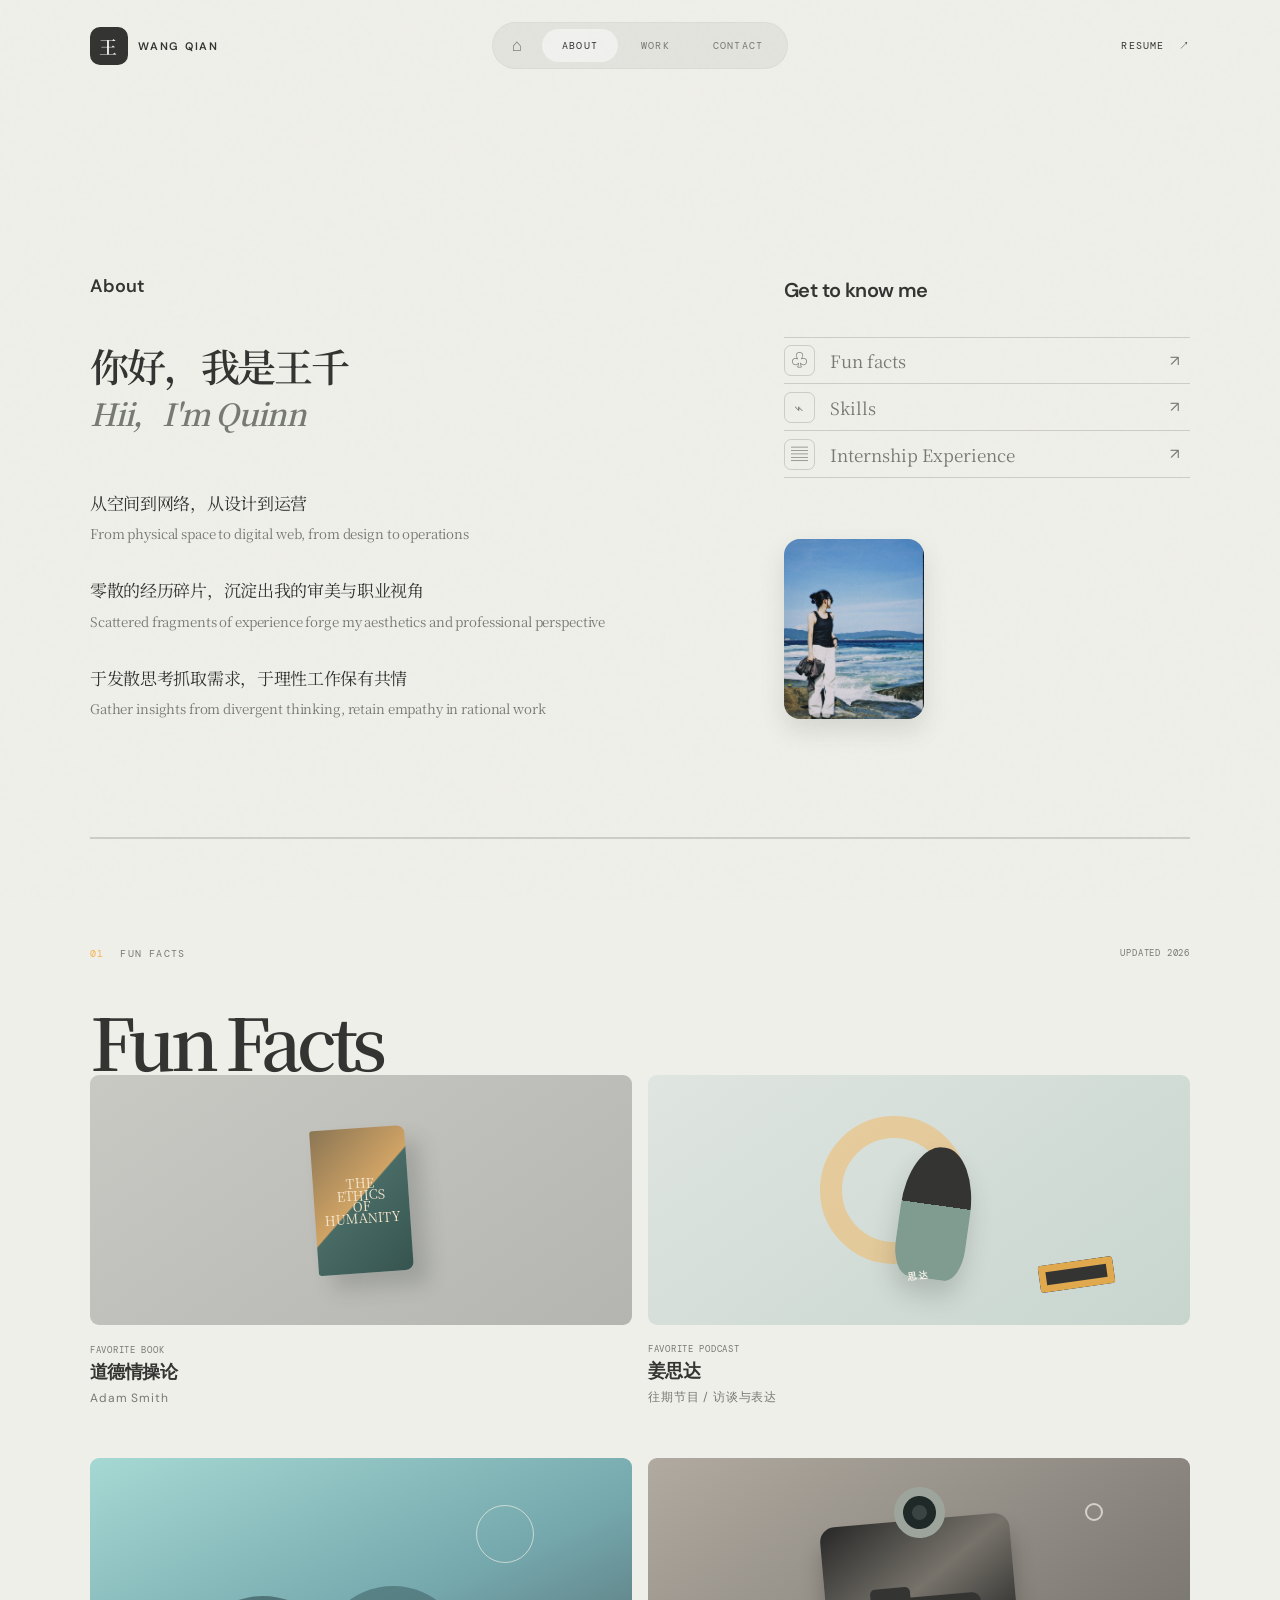
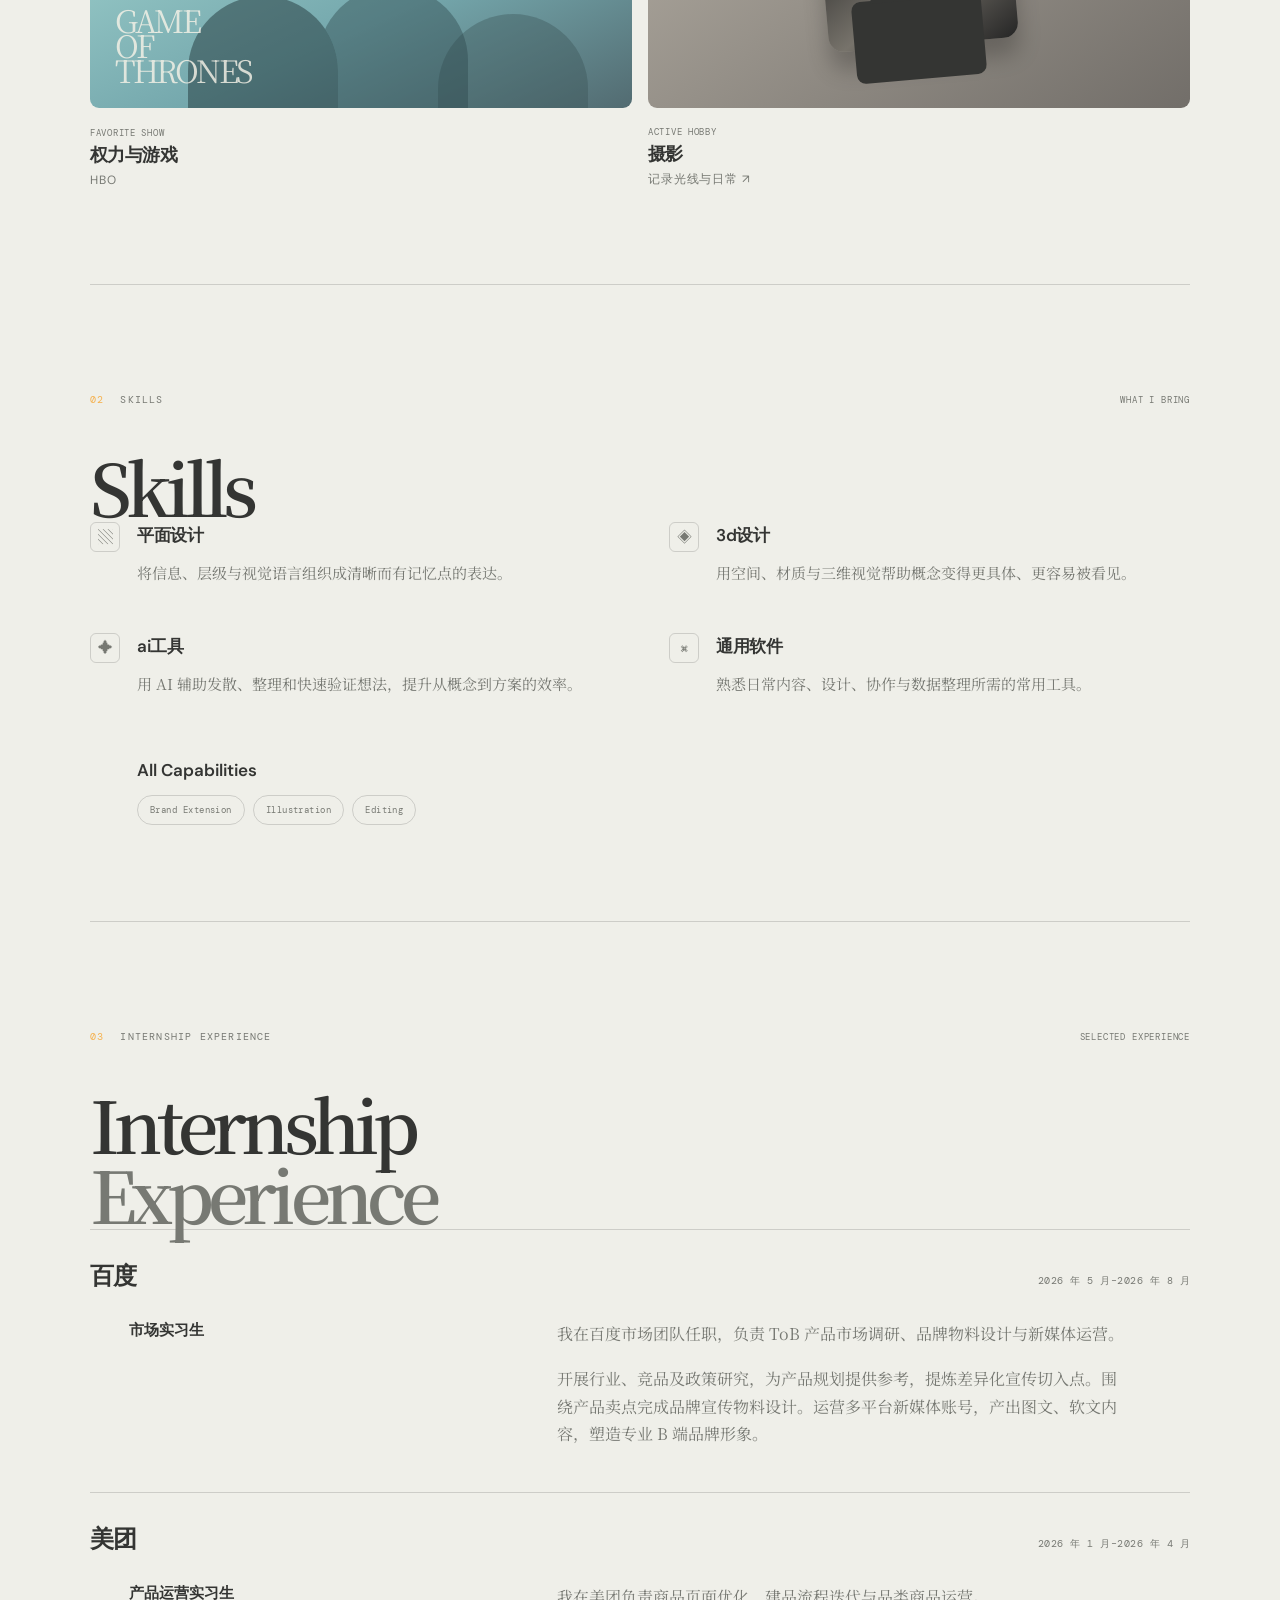
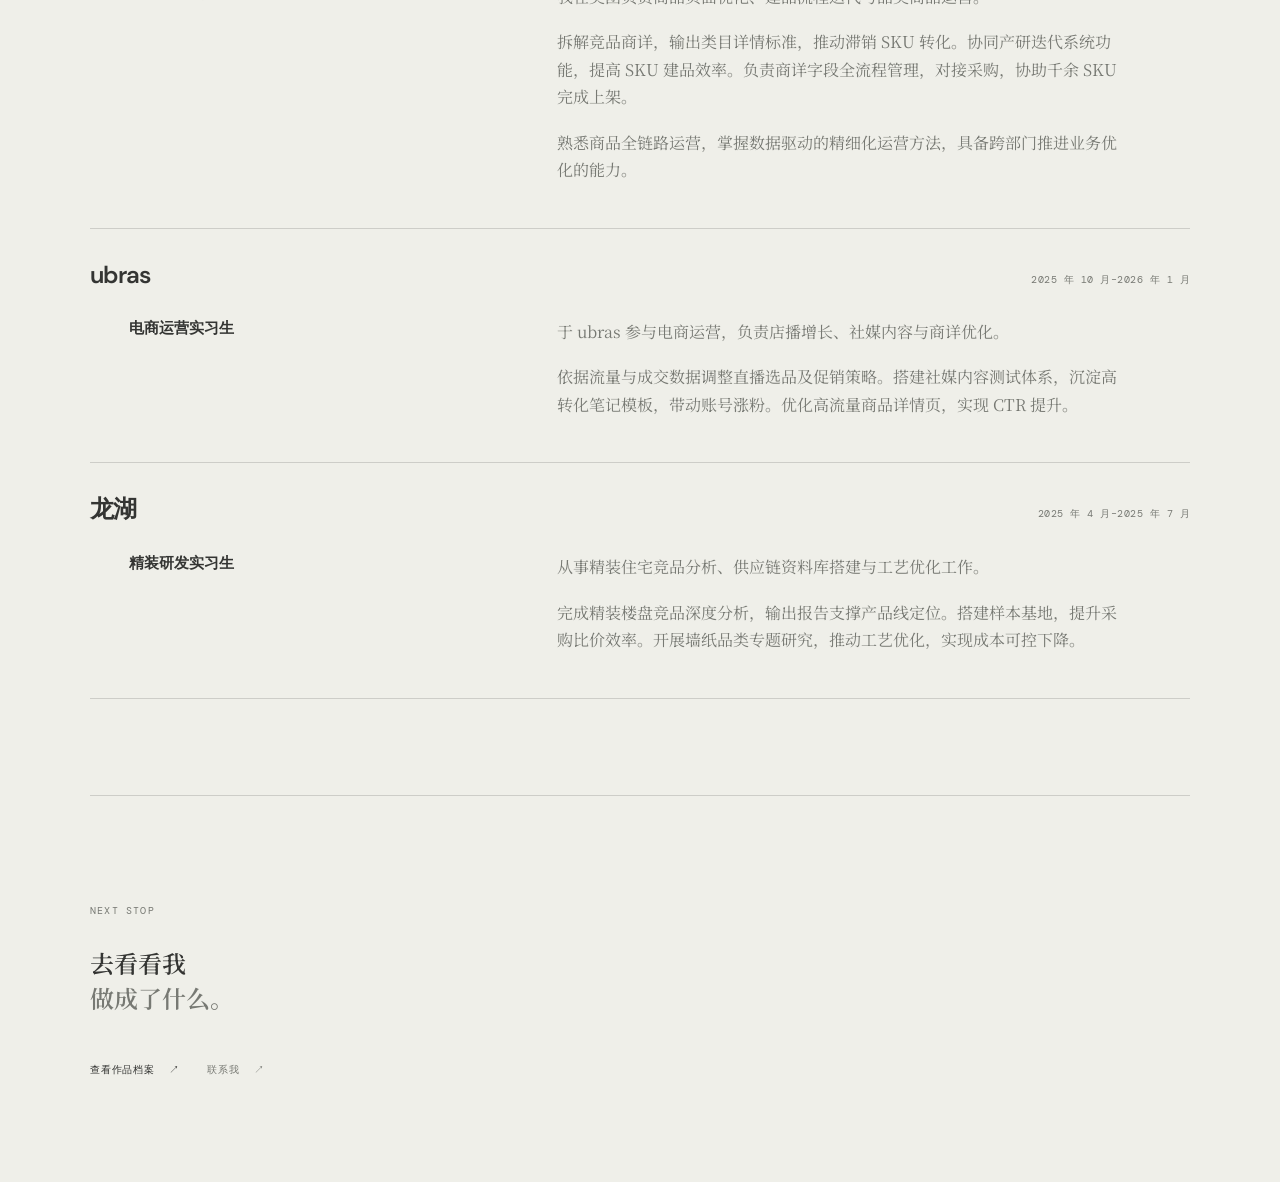
==== commit 6efb37bc: "Update portfolio about and photography pages" ====
--- a/about.html
+++ b/about.html
@@ -27,15 +27,29 @@
       <section class="about-intro" aria-labelledby="about-title">
         <div class="about-intro-copy">
           <p class="about-page-label">About</p>
-          <h1 id="about-title">我是一名关注产品运营、内容表达与产品体验的复合型实践者。</h1>
-          <p>我习惯从真实问题出发，先理解用户和场景，再把想法拆成可以执行的动作。</p>
-          <p>从校园活动增长到内容账号运营，从用户调研到产品优化，我喜欢在需求、表达和业务目标之间寻找更好的连接方式。</p>
+          <h1 id="about-title" class="about-poem-title">
+            <span>你好，我是王千</span>
+            <span lang="en">Hii，I'm Quinn</span>
+          </h1>
+          <p class="about-poem-line">
+            <span>从空间到网络，从设计到运营</span>
+            <span lang="en">From physical space to digital web, from design to operations</span>
+          </p>
+          <p class="about-poem-line">
+            <span>零散的经历碎片，沉淀出我的审美与职业视角</span>
+            <span lang="en">Scattered fragments of experience forge my aesthetics and professional perspective</span>
+          </p>
+          <p class="about-poem-line">
+            <span>于发散思考抓取需求，于理性工作保有共情</span>
+            <span lang="en">Gather insights from divergent thinking, retain empathy in rational work</span>
+          </p>
         </div>
         <aside class="about-index" aria-label="About 页面目录">
           <h2>Get to know me</h2>
           <a class="about-index-link" href="#about-facts"><span class="about-index-icon">♧</span><span>Fun facts</span><b>↗</b></a>
           <a class="about-index-link" href="#about-skills"><span class="about-index-icon">⌁</span><span>Skills</span><b>↗</b></a>
           <a class="about-index-link" href="#about-history"><span class="about-index-icon">▤</span><span>Internship Experience</span><b>↗</b></a>
+          <img class="about-profile-photo" src="assets/about-profile.jpg" alt="王千站在海边的照片" />
         </aside>
       </section>
 
@@ -46,7 +60,7 @@
           <article class="about-fact-card"><div class="about-fact-visual about-fact-visual--book"><span>THE<br>ETHICS<br>OF<br>HUMANITY</span></div><div class="about-fact-meta"><span>FAVORITE BOOK</span><strong>道德情操论</strong><small>Adam Smith</small></div></article>
           <article class="about-fact-card"><div class="about-fact-visual about-fact-visual--podcast"><span class="about-podcast-orbit"></span><span class="about-podcast-person"></span><b>思达</b></div><div class="about-fact-meta"><span>FAVORITE PODCAST</span><strong>姜思达</strong><small>往期节目 / 访谈与表达</small></div></article>
           <article class="about-fact-card"><div class="about-fact-visual about-fact-visual--show"><span>GAME<br>OF<br>THRONES</span><i></i></div><div class="about-fact-meta"><span>FAVORITE SHOW</span><strong>权力与游戏</strong><small>HBO</small></div></article>
-          <article class="about-fact-card"><div class="about-fact-visual about-fact-visual--hobby"><span class="about-camera-lens"></span><span class="about-camera-body"></span><i></i></div><div class="about-fact-meta"><span>ACTIVE HOBBY</span><strong>摄影</strong><small>记录光线与日常</small></div></article>
+          <a class="about-fact-card about-fact-card--link" href="photography.html" aria-label="打开摄影页面"><div class="about-fact-visual about-fact-visual--hobby"><span class="about-camera-lens"></span><span class="about-camera-body"></span><i></i></div><div class="about-fact-meta"><span>ACTIVE HOBBY</span><strong>摄影</strong><small>记录光线与日常 ↗</small></div></a>
         </div>
       </section>
 
--- a/styles.css
+++ b/styles.css
@@ -19,8 +19,8 @@
 a { color: inherit; text-decoration: none; }
 button { font: inherit; }
 .page-shell { width: min(1100px, calc(100% - 56px)); margin: 0 auto; }
-.site-header { position: sticky; top: 22px; z-index: 10; display: grid; grid-template-columns: 1fr auto 1fr; align-items: center; gap: 18px; margin-top: 22px; }
-.brand, .nav, .hero-meta, .case-topline, .contact-bottom, .section-label, .filter-row { display: flex; align-items: center; }
+.site-header { display: grid; grid-template-columns: 1fr auto 1fr; align-items: center; gap: 18px; margin-top: 22px; }
+.brand, .nav, .hero-meta, .case-topline, .section-label, .filter-row { display: flex; align-items: center; }
 .brand { gap: 10px; font-weight: 600; letter-spacing: .08em; }
 .brand-mark { display: grid; width: 38px; height: 38px; place-items: center; border-radius: 10px; background: var(--ink); color: var(--paper); font-family: var(--serif); font-size: 18px; }
 .brand-name { font-size: 11px; letter-spacing: .16em; }
@@ -30,25 +30,26 @@
 .nav a[aria-current="page"] { color: var(--ink); background: rgba(255, 255, 255, .48); border-radius: 999px; }
 .nav-home { padding-inline: 15px !important; font-family: var(--sans) !important; font-size: 17px !important; line-height: 1; }
 .resume-link { justify-self: end; padding-right: 0; color: var(--ink); }
-.resume-link span, .text-link span, .contact-email span { display: inline-block; margin-left: 7px; transition: transform .2s ease; }
-.resume-link:hover span, .text-link:hover span, .contact-email:hover span { transform: translate(3px, -3px); }
-.hero { display: grid; grid-template-columns: 1.12fr .88fr; gap: 7%; min-height: 690px; padding: 158px 0 102px; }
+.resume-link span, .text-link span { display: inline-block; margin-left: 7px; transition: transform .2s ease; }
+.resume-link:hover span, .text-link:hover span { transform: translate(3px, -3px); }
+.hero { display: grid; grid-template-columns: 1.12fr .88fr; gap: 7%; min-height: 630px; padding: 158px 0 72px; }
 .eyebrow, .aside-title, .section-label, .case-topline, .note-card-label { font-family: var(--mono); font-size: 10px; letter-spacing: .12em; text-transform: uppercase; }
 .eyebrow { margin: 0 0 28px; color: var(--muted); }
 h1, h2, h3, p { margin-top: 0; }
 h1, h2, h3 { font-family: var(--serif); font-weight: 600; }
 h1 { max-width: 690px; margin-bottom: 42px; font-size: clamp(60px, 8.7vw, 118px); line-height: .91; letter-spacing: -.09em; }
 h1 em, h2 em { color: var(--muted); font-style: normal; }
+.hero-name-cn { display: block; letter-spacing: -.09em; }
+.hero-name-inline-en { display: inline-block; margin-left: .15em; color: var(--muted); font-family: var(--serif); font-size: clamp(42px, 6.9vw, 80px); font-style: italic; font-weight: 400; letter-spacing: 0; vertical-align: baseline; }
 .hero-intro { max-width: 500px; margin-bottom: 38px; color: var(--muted); font-size: 17px; line-height: 1.9; }
 .hero-meta { gap: 22px; color: var(--muted); font-family: var(--mono); font-size: 9px; letter-spacing: .04em; text-transform: uppercase; }
 .hero-meta span + span::before { content: "•"; margin-right: 22px; color: var(--orange); }
-.hero-aside { align-self: end; padding-bottom: 13px; }
+.hero-aside { align-self: end; height: 380px; padding-bottom: 13px; }
 .aside-title { margin-bottom: 20px; color: var(--muted); }
 .start-link { display: grid; grid-template-columns: 32px 1fr auto; align-items: center; gap: 10px; padding: 12px 0; border-bottom: 1px solid var(--line); font-family: var(--serif); font-size: 17px; }
 .link-icon { display: grid; width: 28px; height: 28px; place-items: center; border: 1px solid var(--line); border-radius: 7px; color: var(--muted); font-family: var(--sans); font-size: 16px; }
 .link-arrow, .archive-arrow { color: var(--muted); font-family: var(--sans); font-size: 18px; transition: transform .2s ease, color .2s ease; }
 .start-link:hover .link-arrow, .archive-item:hover .archive-arrow { color: var(--ink); transform: translate(3px, -3px); }
-.hero-note { margin-top: 74px; color: var(--muted); font-family: var(--serif); font-size: 21px; line-height: 1.28; }
 .section { padding: 96px 0; border-top: 1px solid var(--line); }
 .section-label { gap: 16px; margin-bottom: 52px; color: var(--muted); }
 .section-label span:first-child { color: var(--orange); }
@@ -78,7 +79,6 @@
 .filter-row { gap: 6px; margin-bottom: 22px; }.filter-button { cursor: pointer; background: transparent; transition: .2s ease; }.filter-button:hover, .filter-button.is-active { border-color: var(--ink); background: var(--ink); color: var(--paper); }
 .archive-list { border-top: 1px solid var(--line); }.archive-item { display: grid; grid-template-columns: 58px 1fr 1.2fr 24px; align-items: center; gap: 16px; min-height: 82px; border-bottom: 1px solid var(--line); transition: padding .2s ease, background .2s ease; }.archive-item:hover { padding-inline: 12px; background: rgba(255, 255, 255, .23); }.archive-item.is-hidden { display: none; }.archive-number, .archive-item p { color: var(--muted); font-family: var(--mono); font-size: 10px; }.archive-item h3 { margin: 0; font-size: 22px; letter-spacing: -.04em; }.archive-item p { margin: 0; }
 .note-section { padding-bottom: 128px; }.note-layout { align-items: end; }.note-card { display: flex; min-height: 235px; flex-direction: column; justify-content: space-between; padding: 25px; border-radius: 18px; background: var(--paper-deep); transition: transform .2s ease; }.note-card:hover { transform: translateY(-4px); }.note-card-label, .note-card-date { color: var(--muted); }.note-card strong { max-width: 320px; font-family: var(--serif); font-size: 28px; line-height: 1.14; letter-spacing: -.06em; }.note-card-date { font-family: var(--mono); font-size: 10px; }.note-card-date b { float: right; color: var(--ink); font-family: var(--sans); font-size: 18px; }
-.contact-section { margin-bottom: 24px; padding: 84px 0 42px; border-top: 1px solid var(--line); }.contact-section h2 { margin-bottom: 90px; font-size: clamp(54px, 8vw, 108px); }.contact-bottom { justify-content: space-between; gap: 20px; padding-top: 18px; border-top: 1px solid var(--line); color: var(--muted); font-family: var(--mono); font-size: 9px; letter-spacing: .04em; }.contact-email { color: var(--ink); font-size: 12px; }
 .home-featured-section { padding-bottom: 108px; }
 .home-section-heading { align-items: end; }
 .home-case-stack { display: grid; gap: 14px; }
@@ -115,9 +115,9 @@
 .home-work-tile { display: flex; min-height: 220px; flex-direction: column; justify-content: space-between; padding: 17px; border: 1px solid rgba(52, 53, 51, .13); border-radius: 15px; transition: transform .2s ease, box-shadow .2s ease; }.home-work-tile:hover { transform: translateY(-5px); box-shadow: 0 9px 0 rgba(52, 53, 51, .1); }.home-work-tile > span, .home-work-tile small { color: rgba(52, 53, 51, .6); font-family: var(--mono); font-size: 9px; letter-spacing: .06em; }.home-work-tile strong { font-family: var(--serif); font-size: 26px; line-height: .98; letter-spacing: -.07em; }.home-work-tile--paper { background: #e3e3dc; }.home-work-tile--blue { background: #b6d4f6; }.home-work-tile--orange { background: #f5b14e; }.home-work-tile--green { background: #d2f75b; }
 .home-all-work-heading { position: relative; justify-content: center; text-align: center; }.home-all-work-heading > a { position: absolute; right: 0; bottom: 10px; }
 .home-carousel { --carousel-card-width: 220px; }
-.home-carousel-viewport { min-height: 430px; overflow: hidden; touch-action: pan-y; cursor: grab; }
+.home-carousel-viewport { min-height: 530px; overflow: hidden; touch-action: pan-y; cursor: grab; }
 .home-carousel-viewport:active { cursor: grabbing; }
-.home-carousel-track { display: flex; align-items: flex-start; gap: 34px; width: max-content; padding: 54px 0 0; will-change: transform; transition: transform .68s cubic-bezier(.22, 1.12, .36, 1); }
+.home-carousel-track { display: flex; align-items: flex-start; gap: 34px; width: max-content; padding: 54px 0 100px; will-change: transform; transition: transform .68s cubic-bezier(.22, 1.12, .36, 1); }
 .home-carousel-track.is-dragging, .home-carousel-track.is-dragging .home-carousel-card { transition: none; }
 .home-carousel-card { display: block; width: var(--carousel-card-width); flex: 0 0 var(--carousel-card-width); color: var(--ink); opacity: .38; transform: scale(.82); transform-origin: center top; transition: transform .68s cubic-bezier(.22, 1.12, .36, 1), opacity .45s ease, filter .45s ease; filter: saturate(.55) grayscale(.12); }
 .home-carousel-card.is-far { opacity: .3; }.home-carousel-card.is-near { opacity: .72; transform: scale(.94); filter: saturate(.75) grayscale(.04); }.home-carousel-card.is-active { position: relative; z-index: 3; opacity: 1; transform: scale(1.2); filter: none; }
@@ -128,9 +128,11 @@
 .home-carousel-art--product { background: linear-gradient(145deg, #f5e3ef, #f8d2e1 54%, #eed9e5); }.home-carousel-art--product::before { content: ""; position: absolute; bottom: -28px; width: 180px; height: 250px; border: 13px solid #efbfd8; border-radius: 20px 20px 0 0; background: linear-gradient(#f8f5f0 0 17%, #5ad1c2 17% 54%, #d6f2e9 54%); box-shadow: 15px 0 0 rgba(255, 255, 255, .45); }.home-carousel-art--product::after { content: "Tue 25"; position: absolute; top: 48px; left: 35px; padding: 5px 9px; border-radius: 4px; background: rgba(255, 255, 255, .78); color: var(--muted); font-family: var(--mono); font-size: 8px; }.home-carousel-art--product i { top: 83px; right: 21%; width: 44px; height: 9px; border-radius: 8px; background: #ff7eae; box-shadow: 0 19px 0 #67d1c6, 0 38px 0 #8cc9ed; }
 .home-carousel-art--brand { background: radial-gradient(circle at 50% 48%, rgba(74, 181, 224, .32), transparent 30%), #063e4a; }.home-carousel-art--brand::before { content: ""; position: absolute; width: 285px; height: 285px; border: 1px solid rgba(82, 205, 247, .55); border-radius: 50%; box-shadow: 0 0 0 18px rgba(82, 205, 247, .18), 0 0 0 36px rgba(82, 205, 247, .12), 0 0 0 54px rgba(82, 205, 247, .08); }.home-carousel-art--brand::after { content: ""; position: absolute; width: 110px; height: 110px; border: 1px solid #e8b63d; border-radius: 50%; }.home-carousel-art--brand i { width: 34px; height: 34px; border: 2px solid #e8b63d; border-radius: 50%; }.home-carousel-art--brand b { color: rgba(240, 247, 241, .78); }
 .home-carousel-art--archive { background: linear-gradient(145deg, #f2f0ec, #d8d8d2); }.home-carousel-art--archive::before { content: ""; position: absolute; width: 180px; height: 180px; border: 1px solid rgba(52, 53, 51, .18); border-radius: 50%; box-shadow: 0 0 0 20px rgba(52, 53, 51, .06), 0 0 0 42px rgba(52, 53, 51, .045); }.home-carousel-art--archive::after { content: "M"; position: relative; z-index: 1; color: #77977d; font-family: var(--serif); font-size: 75px; font-weight: 700; }.home-carousel-art--archive b { display: none; }
-.home-carousel-title { display: block; margin-top: 20px; font-family: var(--sans); font-size: 17px; font-weight: 600; line-height: 1.2; text-align: center; transition: font-size .35s ease; }.home-carousel-card.is-active .home-carousel-title { font-size: 20px; }
+.home-carousel-title { display: block; margin-top: 20px; padding: 3px 0; font-family: var(--sans); font-size: 9px; font-weight: 600; line-height: 1.2; text-align: center; transition: font-size .35s ease; }.home-carousel-card.is-active .home-carousel-title { font-size: 9px; }
 .home-carousel-tags { display: flex; min-height: 28px; align-items: center; justify-content: center; flex-wrap: wrap; gap: 6px; margin-top: 10px; opacity: 0; transform: translateY(6px); transition: opacity .35s ease, transform .45s ease; }.home-carousel-tags span { padding: 5px 9px; border-radius: 999px; background: rgba(255, 255, 255, .65); color: var(--muted); font-family: var(--mono); font-size: 8px; letter-spacing: .05em; }.home-carousel-card.is-active .home-carousel-tags { opacity: 1; transform: translateY(0); }
 .home-carousel-controls { display: grid; grid-template-columns: auto 1fr auto; align-items: center; gap: 40px; margin-top: 34px; }.home-carousel-button { display: inline-flex; min-width: 112px; align-items: center; justify-content: center; gap: 12px; padding: 14px 18px; border: 1px solid var(--line); border-radius: 999px; background: rgba(255, 255, 255, .35); color: var(--ink); cursor: pointer; font-family: var(--mono); font-size: 10px; letter-spacing: .08em; text-transform: uppercase; transition: background .2s ease, opacity .2s ease, transform .2s ease; }.home-carousel-button:hover:not(:disabled) { background: rgba(255, 255, 255, .75); transform: translateY(-2px); }.home-carousel-button:disabled { opacity: .28; cursor: not-allowed; }.home-carousel-button span { font-family: var(--sans); font-size: 20px; line-height: 1; }.home-carousel-progress { height: 2px; overflow: hidden; background: var(--line); }.home-carousel-progress span { display: block; width: 100%; height: 100%; background: var(--ink); transform: scaleX(.5); transform-origin: left center; transition: transform .55s cubic-bezier(.22, 1.12, .36, 1); }
+.contact-section { padding: 84px 0 52px; border-top: 1px solid var(--line); }.contact-heading { margin-bottom: 38px; }.contact-heading .eyebrow { margin-bottom: 18px; }.contact-heading h2 { margin: 0; padding-right: 0; color: var(--muted); font-size: clamp(58px, 9vw, 118px); line-height: .85; letter-spacing: -.1em; }.contact-options { display: flex; align-items: center; justify-content: center; gap: 32px; }.contact-option { display: grid; width: 220px; grid-template-columns: 42px 1fr; flex: 0 0 220px; align-items: center; gap: 13px; min-height: 76px; padding: 13px 15px; border: 0; border-radius: 14px; background: transparent; color: var(--ink); cursor: pointer; text-align: left; transition: background .2s ease, border-color .2s ease, transform .2s ease; }.contact-option:hover, .contact-option.is-copied { border-color: transparent; background: transparent; transform: translateY(-2px); }.contact-icon { display: grid; width: 34px; height: 34px; place-items: center; border: 1px solid var(--line); border-radius: 9px; color: var(--muted); font-family: var(--sans); font-size: 19px; line-height: 1; }.contact-option-copy { display: grid; gap: 5px; min-width: 0; }.contact-option-copy small { color: var(--muted); font-family: var(--mono); font-size: 8px; letter-spacing: .1em; text-transform: uppercase; }.contact-option-copy strong { overflow: hidden; font-family: var(--sans); font-size: 13px; font-weight: 500; text-overflow: ellipsis; white-space: nowrap; }.site-footer { display: flex; min-height: 200px; align-items: center; justify-content: center; padding: 24px 0 28px; border-top: 1px solid var(--line); }.footer-nav { display: flex; align-items: center; justify-content: center; gap: 80px; }.footer-nav a { color: var(--muted); font-family: var(--mono); font-size: 9px; letter-spacing: .12em; text-transform: uppercase; transition: color .2s ease; }.footer-nav a:hover { color: var(--ink); }
+.contact-option:focus-visible, .footer-nav a:focus-visible { outline: 2px solid var(--ink); outline-offset: 4px; }
 .overview-grid { display: grid; grid-template-columns: repeat(2, 1fr); gap: 14px; }
 .overview-card { position: relative; display: flex; min-height: 330px; flex-direction: column; justify-content: space-between; padding: 24px; overflow: hidden; border-radius: 18px; transition: transform .2s ease; }
 .overview-card:hover { transform: translateY(-5px); }
@@ -150,7 +152,13 @@
 .about-intro h1 { max-width: 650px; margin: 0 0 45px; font-size: clamp(32px, 3.5vw, 51px); line-height: 1.19; letter-spacing: -.06em; }
 .about-intro-copy > p:not(.about-page-label) { max-width: 580px; margin-bottom: 24px; color: var(--muted); font-family: var(--serif); font-size: 20px; line-height: 1.62; }
 .about-intro-copy > p:last-child { margin-bottom: 0; }
-.about-index { align-self: start; padding-top: 3px; }
+.about-poem-title { display: grid; gap: 8px; max-width: 620px !important; margin-bottom: 58px !important; font-size: clamp(30px, 3.05vw, 45px) !important; line-height: 1.16 !important; letter-spacing: -.055em !important; }
+.about-poem-title span + span { color: var(--muted); font-size: .78em; font-style: italic; letter-spacing: -.035em; }
+.about-poem-line { display: grid; gap: 9px; max-width: 620px !important; margin-bottom: 34px !important; color: var(--ink) !important; font-family: var(--serif); font-size: 17px !important; line-height: 1.48 !important; letter-spacing: -.018em; }
+.about-poem-line span + span { color: var(--muted); font-size: .78em; letter-spacing: -.01em; }
+.about-poem-line:last-child { margin-bottom: 0 !important; }
+.about-index { position: relative; align-self: stretch; padding-top: 3px; }
+.about-profile-photo { position: absolute; bottom: 0; left: 0; display: block; width: 140px; height: 180px; border-radius: 16px; object-fit: cover; object-position: center 54%; box-shadow: 0 12px 24px rgba(52, 53, 51, .13); }
 .about-index h2 { margin: 0 0 34px; font-family: var(--sans); font-size: 20px; font-weight: 600; letter-spacing: -.03em; }
 .about-index-link { display: grid; grid-template-columns: 34px 1fr 20px; align-items: center; gap: 12px; min-height: 47px; border-bottom: 1px solid var(--line); color: var(--muted); font-family: var(--serif); font-size: 17px; transition: color .2s ease, padding .2s ease; }
 .about-index-link:first-of-type { border-top: 1px solid var(--line); }
@@ -198,12 +206,12 @@
 .page-cta { padding: 108px 0 84px; border-top: 1px solid var(--line); }
 .page-cta h2 { margin-bottom: 42px; }
 .page-cta-contact { margin-left: 28px; color: var(--muted); }
-@media (max-width: 900px) { .site-header { grid-template-columns: 1fr auto; }.nav { grid-column: 1 / -1; grid-row: 2; justify-self: center; order: 3; }.resume-link { padding-right: 0; }.hero { grid-template-columns: 1fr; gap: 70px; min-height: auto; padding-top: 120px; }.hero-aside { max-width: 500px; }.featured-grid { grid-template-columns: 1fr 1fr; }.featured-card:last-child { grid-column: 1 / -1; }.case-visual { min-height: 280px; }.home-case-card { grid-template-columns: .9fr 1.35fr; }.home-work-strip { grid-template-columns: repeat(2, 1fr); }.about-intro { min-height: auto; padding-top: 155px; }.about-facts-grid { grid-template-columns: repeat(2, 1fr); }.about-split-heading { gap: 6%; }.page-hero { min-height: auto; padding-top: 120px; }.capability-grid { grid-template-columns: 1fr 1fr; }.capability-card:last-child { grid-column: 1 / -1; } }
-@media (max-width: 640px) { .page-shell { width: min(100% - 28px, 1100px); }.site-header { top: 12px; margin-top: 12px; }.brand-name { display: none; }.nav { width: 100%; justify-content: space-between; }.nav a { padding-inline: 13px; }.nav-home { padding-inline: 13px !important; }.hero { padding: 104px 0 70px; }.hero-meta { align-items: start; flex-direction: column; gap: 8px; }.hero-meta span + span::before { display: none; }.section { padding: 68px 0; }.section-label { margin-bottom: 34px; }.about-layout, .note-layout { grid-template-columns: 1fr; gap: 42px; }.about-copy .lead-copy { font-size: 21px; }.about-intro { grid-template-columns: 1fr; gap: 68px; padding: 104px 0 70px; }.about-page-label { margin-bottom: 32px; }.about-intro h1 { margin-bottom: 34px; font-size: clamp(30px, 8.7vw, 43px); }.about-intro-copy > p:not(.about-page-label) { font-size: 18px; }.about-index { padding-top: 0; }.about-index h2 { margin-bottom: 22px; }.about-section-topline { align-items: start; flex-direction: column; gap: 13px; margin-bottom: 32px; }.about-facts, .about-skills, .about-history, .about-glance { padding-top: 68px; }.about-section-title { margin-bottom: 34px; font-size: clamp(42px, 12vw, 60px); }.about-facts-grid, .about-glance-grid { grid-template-columns: 1fr 1fr; gap: 9px; }.about-fact-visual { height: 180px; }.about-fact-meta { gap: 6px; padding-top: 12px; }.about-fact-meta strong { font-size: 17px; }.about-fact-meta small { font-size: 10px; }.about-fact-visual--show { padding: 14px; }.about-fact-visual--show span { font-size: 22px; }.about-split-heading { grid-template-columns: 1fr; gap: 26px; margin-bottom: 45px; }.about-split-heading h2 { font-size: clamp(42px, 12vw, 60px); }.about-split-heading p { font-size: 17px; }.about-skills-grid { grid-template-columns: 1fr; gap: 34px; }.about-skill-card p { font-size: 14px; }.about-capabilities { margin: 48px 0 0 47px; }.about-skill-row { grid-template-columns: 38px 1fr; gap: 9px; min-height: 0; padding: 20px 0; }.about-skill-row p { grid-column: 2; }.about-skill-row h3 { font-size: 24px; }.internship-item { padding: 25px 0 34px; }.internship-head { grid-template-columns: 1fr; gap: 10px; margin-bottom: 20px; }.internship-head h3 { font-size: 22px; }.internship-head > span { font-size: 9px; }.internship-detail { grid-template-columns: 1fr; gap: 14px; padding-left: 0; }.internship-detail p { font-size: 15px; line-height: 1.7; }.about-history-row { grid-template-columns: 52px 1fr 20px; gap: 10px; min-height: 0; padding: 20px 0; }.about-history-row h3 { font-size: 20px; }.about-history-row p { font-size: 9px; line-height: 1.5; }.about-glance-grid > div { min-height: 155px; padding: 14px; }.about-glance-grid strong { margin-top: 38px; font-size: 22px; }.about-glance-grid p { font-size: 11px; line-height: 1.45; }.section-heading { align-items: start; flex-direction: column; gap: 17px; margin-bottom: 32px; }.section-caption { text-align: left; }.featured-grid, .overview-grid, .capability-grid { grid-template-columns: 1fr; }.featured-card:last-child, .capability-card:last-child { grid-column: auto; }.case-visual { min-height: 280px; }.home-featured-section { padding-bottom: 76px; }.home-case-card { display: grid; grid-template-columns: 1fr; min-height: 0; }.home-case-card:nth-child(even) .home-case-copy, .home-case-card:nth-child(even) .home-case-visual { order: initial; }.home-case-copy { min-height: 300px; }.home-case-visual { min-height: 270px; }.home-visual-title { font-size: clamp(42px, 16vw, 70px); }.home-work-strip { grid-template-columns: 1fr 1fr; gap: 9px; }.home-work-tile { min-height: 170px; padding: 14px; }.home-work-tile strong { font-size: 21px; }.home-all-work-heading { align-items: start; flex-direction: column; gap: 26px; margin-bottom: 34px; }.section-heading--compact { align-items: start; }.section-heading--compact h2 { font-size: 40px; }.archive-item { grid-template-columns: 32px 1fr 20px; gap: 9px; padding: 16px 0; }.archive-item p { grid-column: 2; }.archive-arrow { grid-column: 3; grid-row: 1 / span 2; }.archive-item h3 { font-size: 19px; }.contact-section { padding-top: 66px; }.contact-section h2 { margin-bottom: 64px; }.contact-bottom { align-items: start; flex-direction: column; }.contact-bottom span:last-child { margin-top: 15px; }.page-hero h1 { font-size: clamp(48px, 13vw, 76px); }.page-hero-intro { font-size: 16px; }.timeline-row { grid-template-columns: 1fr; gap: 8px; padding: 18px 0; }.timeline-row strong { font-size: 21px; }.page-cta { padding: 78px 0 64px; }.page-cta-contact { display: block; margin: 22px 0 0; } }
+@media (max-width: 900px) { .site-header { grid-template-columns: 1fr auto; }.nav { grid-column: 1 / -1; grid-row: 2; justify-self: center; order: 3; }.resume-link { padding-right: 0; }.hero { grid-template-columns: 1fr; gap: 70px; min-height: auto; padding-top: 120px; }.hero-aside { max-width: 500px; height: auto; }.featured-grid { grid-template-columns: 1fr 1fr; }.featured-card:last-child { grid-column: 1 / -1; }.case-visual { min-height: 280px; }.home-case-card { grid-template-columns: .9fr 1.35fr; }.home-work-strip { grid-template-columns: repeat(2, 1fr); }.about-intro { min-height: auto; padding-top: 155px; }.about-facts-grid { grid-template-columns: repeat(2, 1fr); }.about-split-heading { gap: 6%; }.page-hero { min-height: auto; padding-top: 120px; }.capability-grid { grid-template-columns: 1fr 1fr; }.capability-card:last-child { grid-column: 1 / -1; } }
+@media (max-width: 640px) { .page-shell { width: min(100% - 28px, 1100px); }.site-header { top: 12px; margin-top: 12px; }.brand-name { display: none; }.nav { width: 100%; justify-content: space-between; }.nav a { padding-inline: 13px; }.nav-home { padding-inline: 13px !important; }.hero { gap: 52px; padding: 104px 0 50px; }.hero-aside { padding-bottom: 0; }.hero-intro { margin-bottom: 28px; font-size: 16px; line-height: 1.7; }.hero-meta { align-items: start; flex-direction: column; gap: 8px; }.hero-meta span + span::before { display: none; }.section { padding: 68px 0; }.section-label { margin-bottom: 34px; }.about-layout, .note-layout { grid-template-columns: 1fr; gap: 42px; }.about-copy .lead-copy { font-size: 21px; }.about-intro { grid-template-columns: 1fr; gap: 68px; padding: 104px 0 70px; }.about-page-label { margin-bottom: 32px; }.about-intro h1 { margin-bottom: 34px; font-size: clamp(30px, 8.7vw, 43px); }.about-intro-copy > p:not(.about-page-label) { font-size: 18px; }.about-index { padding-top: 0; }.about-index h2 { margin-bottom: 22px; }.about-section-topline { align-items: start; flex-direction: column; gap: 13px; margin-bottom: 32px; }.about-facts, .about-skills, .about-history, .about-glance { padding-top: 68px; }.about-section-title { margin-bottom: 34px; font-size: clamp(42px, 12vw, 60px); }.about-facts-grid, .about-glance-grid { grid-template-columns: 1fr 1fr; gap: 9px; }.about-fact-visual { height: 180px; }.about-fact-meta { gap: 6px; padding-top: 12px; }.about-fact-meta strong { font-size: 17px; }.about-fact-meta small { font-size: 10px; }.about-fact-visual--show { padding: 14px; }.about-fact-visual--show span { font-size: 22px; }.about-split-heading { grid-template-columns: 1fr; gap: 26px; margin-bottom: 45px; }.about-split-heading h2 { font-size: clamp(42px, 12vw, 60px); }.about-split-heading p { font-size: 17px; }.about-skills-grid { grid-template-columns: 1fr; gap: 34px; }.about-skill-card p { font-size: 14px; }.about-capabilities { margin: 48px 0 0 47px; }.about-skill-row { grid-template-columns: 38px 1fr; gap: 9px; min-height: 0; padding: 20px 0; }.about-skill-row p { grid-column: 2; }.about-skill-row h3 { font-size: 24px; }.internship-item { padding: 25px 0 34px; }.internship-head { grid-template-columns: 1fr; gap: 10px; margin-bottom: 20px; }.internship-head h3 { font-size: 22px; }.internship-head > span { font-size: 9px; }.internship-detail { grid-template-columns: 1fr; gap: 14px; padding-left: 0; }.internship-detail p { font-size: 15px; line-height: 1.7; }.about-history-row { grid-template-columns: 52px 1fr 20px; gap: 10px; min-height: 0; padding: 20px 0; }.about-history-row h3 { font-size: 20px; }.about-history-row p { font-size: 9px; line-height: 1.5; }.about-glance-grid > div { min-height: 155px; padding: 14px; }.about-glance-grid strong { margin-top: 38px; font-size: 22px; }.about-glance-grid p { font-size: 11px; line-height: 1.45; }.section-heading { align-items: start; flex-direction: column; gap: 17px; margin-bottom: 32px; }.section-caption { text-align: left; }.featured-grid, .overview-grid, .capability-grid { grid-template-columns: 1fr; }.featured-card:last-child, .capability-card:last-child { grid-column: auto; }.case-visual { min-height: 280px; }.home-featured-section { padding-bottom: 76px; }.home-case-card { display: grid; grid-template-columns: 1fr; min-height: 0; }.home-case-card:nth-child(even) .home-case-copy, .home-case-card:nth-child(even) .home-case-visual { order: initial; }.home-case-copy { min-height: 300px; }.home-case-visual { min-height: 270px; }.home-visual-title { font-size: clamp(42px, 16vw, 70px); }.home-work-strip { grid-template-columns: 1fr 1fr; gap: 9px; }.home-work-tile { min-height: 170px; padding: 14px; }.home-work-tile strong { font-size: 21px; }.home-all-work-heading { align-items: start; flex-direction: column; gap: 26px; margin-bottom: 34px; }.section-heading--compact { align-items: start; }.section-heading--compact h2 { font-size: 40px; }.archive-item { grid-template-columns: 32px 1fr 20px; gap: 9px; padding: 16px 0; }.archive-item p { grid-column: 2; }.archive-arrow { grid-column: 3; grid-row: 1 / span 2; }.archive-item h3 { font-size: 19px; }.page-hero h1 { font-size: clamp(48px, 13vw, 76px); }.page-hero-intro { font-size: 16px; }.timeline-row { grid-template-columns: 1fr; gap: 8px; padding: 18px 0; }.timeline-row strong { font-size: 21px; }.page-cta { padding: 78px 0 64px; }.page-cta-contact { display: block; margin: 22px 0 0; } }
 
 @media (max-width: 900px) {
   .home-carousel { --carousel-card-width: 200px; }
-  .home-carousel-viewport { min-height: 390px; }
+  .home-carousel-viewport { min-height: 490px; }
   .home-carousel-track { gap: 26px; }
   .home-carousel-controls { gap: 24px; }
 }
@@ -211,15 +219,111 @@
 @media (max-width: 640px) {
   .home-all-work-heading > a { position: static; }
   .home-carousel { --carousel-card-width: 172px; }
-  .home-carousel-viewport { min-height: 350px; }
+  .home-carousel-viewport { min-height: 450px; }
   .home-carousel-track { gap: 18px; padding-top: 42px; }
   .home-carousel-art { height: 230px; border-radius: 16px; }
   .home-carousel-art b { font-size: 24px; }
-  .home-carousel-title { margin-top: 15px; font-size: 14px; }
-  .home-carousel-card.is-active .home-carousel-title { font-size: 17px; }
+  .home-carousel-title { margin-top: 15px; font-size: 9px; }
+  .home-carousel-card.is-active .home-carousel-title { font-size: 9px; }
   .home-carousel-tags { gap: 4px; }
   .home-carousel-tags span { padding: 4px 6px; font-size: 7px; }
   .home-carousel-controls { gap: 10px; margin-top: 24px; }
   .home-carousel-button { min-width: 78px; padding: 12px 9px; gap: 6px; font-size: 8px; }
   .home-carousel-button span { font-size: 16px; }
 }
+
+@media (max-width: 640px) {
+  .contact-section { padding: 64px 0 38px; }
+  .contact-heading { margin-bottom: 28px; }
+  .contact-options { flex-direction: column; gap: 9px; }
+  .contact-option { min-height: 68px; }
+  .site-footer { min-height: 200px; padding: 22px 0 26px; }
+  .footer-nav { gap: 42px; }
+}
+
+/* Photography / DriftWall */
+.photo-page { padding-bottom: 0; }
+.photo-page-intro { display: flex; min-height: 360px; align-items: end; justify-content: space-between; gap: 40px; padding: 150px 0 54px; border-bottom: 1px solid var(--line); }
+.photo-page-intro .about-page-label { margin-bottom: 26px; color: var(--muted); font-family: var(--mono); font-size: 10px; letter-spacing: .1em; text-transform: uppercase; }
+.photo-page-intro h1 { margin: 0 0 26px; font-size: clamp(58px, 8.4vw, 108px); line-height: .86; letter-spacing: -.09em; }
+.photo-page-intro h1 em { color: var(--muted); font-style: normal; }
+.photo-page-intro > div > p:last-child { max-width: 450px; margin: 0; color: var(--muted); font-family: var(--serif); font-size: 18px; line-height: 1.7; }
+.photo-back-link { align-self: end; padding-bottom: 4px; color: var(--muted); font-family: var(--mono); font-size: 10px; letter-spacing: .06em; text-transform: uppercase; transition: color .2s ease, transform .2s ease; }
+.photo-back-link:hover { color: var(--ink); transform: translateX(-4px); }
+.drift-wall { --dw-columns: 5; --dw-tile-w: 200px; --dw-tile-h: 132px; --dw-gap: 18px; position: relative; height: 680px; margin-top: 56px; overflow: hidden; border: 1px solid var(--line); border-radius: 22px; background: linear-gradient(145deg, #e8e8e1, #deded7); perspective: 1200px; isolation: isolate; }
+.drift-wall::before { position: absolute; z-index: 3; inset: 0; pointer-events: none; content: ""; background: linear-gradient(90deg, rgba(239, 239, 233, .88), transparent 13%, transparent 87%, rgba(239, 239, 233, .88)), linear-gradient(180deg, rgba(239, 239, 233, .96) 0%, rgba(239, 239, 233, .72) 10%, transparent 25%, transparent 75%, rgba(239, 239, 233, .72) 90%, rgba(239, 239, 233, .96) 100%); }
+.drift-wall::after { position: absolute; z-index: 4; inset: 0; pointer-events: none; content: ""; box-shadow: inset 0 0 80px rgba(52, 53, 51, .12); }
+.drift-wall__plane { position: absolute; top: 50%; left: 50%; display: grid; grid-template-columns: repeat(var(--dw-columns), var(--dw-tile-w)); gap: calc(var(--dw-gap) * 1.12); transform: translate(-50%, -50%) scale(1.46) rotateX(12deg) rotateY(-14deg) translateZ(-120px); transform-style: preserve-3d; will-change: transform; }
+.drift-wall__col { position: relative; width: var(--dw-tile-w); height: 610px; overflow: hidden; }
+.drift-wall__track { display: flex; flex-direction: column; gap: var(--dw-gap); will-change: transform; }
+.drift-wall__tile { position: relative; display: block; width: var(--dw-tile-w); height: var(--dw-tile-h); flex: 0 0 var(--dw-tile-h); overflow: hidden; border-radius: 14px; background: var(--paper-deep); box-shadow: 0 16px 28px rgba(52, 53, 51, .14); opacity: .68; filter: saturate(.66) grayscale(.13); transform: translateZ(0); transition: opacity .35s ease, transform .45s cubic-bezier(.22, 1.12, .36, 1), filter .35s ease, box-shadow .35s ease; }
+.drift-wall__tile:hover, .drift-wall__tile.is-active, .drift-wall__tile:focus-visible { z-index: 2; opacity: 1; filter: saturate(1) grayscale(0); transform: translateY(-7px) scale(1.045); box-shadow: 0 22px 38px rgba(52, 53, 51, .2); outline: none; }
+.drift-wall__inner { position: relative; display: block; width: 100%; height: 100%; }
+.drift-wall__inner img { display: block; width: 100%; height: 100%; object-fit: cover; user-select: none; }
+.drift-wall__overlay { position: absolute; inset: 0; background: linear-gradient(135deg, rgba(255, 255, 255, .18), transparent 45%, rgba(52, 53, 51, .18)); mix-blend-mode: soft-light; pointer-events: none; }
+.drift-wall__caption { position: absolute; right: 12px; bottom: 10px; left: 12px; color: rgba(255, 255, 255, .86); font-family: var(--mono); font-size: 8px; letter-spacing: .08em; opacity: 0; text-shadow: 0 1px 3px rgba(0, 0, 0, .3); transform: translateY(5px); transition: opacity .3s ease, transform .3s ease; }
+.drift-wall__tile:hover .drift-wall__caption, .drift-wall__tile.is-active .drift-wall__caption, .drift-wall__tile:focus-visible .drift-wall__caption { opacity: 1; transform: translateY(0); }
+.photo-wall-note { margin: 18px 0 0; color: var(--muted); font-family: var(--mono); font-size: 9px; letter-spacing: .08em; text-align: right; text-transform: uppercase; }
+.photo-page-footer { margin-top: 86px; }
+.about-fact-card--link { cursor: pointer; }
+.about-fact-card--link:focus-visible { outline: 2px solid var(--ink); outline-offset: 6px; }
+
+@media (max-width: 900px) {
+  .photo-page-intro { min-height: 310px; padding-top: 120px; }
+  .drift-wall { --dw-columns: 4; --dw-tile-w: 180px; --dw-tile-h: 120px; height: 620px; }
+  .drift-wall__plane { transform: translate(-50%, -50%) scale(1.26) rotateX(10deg) rotateY(-11deg) translateZ(-100px); }
+}
+
+@media (max-width: 640px) {
+  .photo-page-intro { display: block; min-height: 0; padding: 104px 0 42px; }
+  .photo-page-intro h1 { margin-bottom: 22px; font-size: clamp(57px, 18vw, 86px); }
+  .photo-page-intro > div > p:last-child { font-size: 16px; }
+  .photo-back-link { display: inline-block; margin-top: 30px; }
+  .drift-wall { --dw-columns: 2; --dw-tile-w: 160px; --dw-tile-h: 108px; height: 570px; margin-top: 34px; border-radius: 17px; }
+  .drift-wall__plane { transform: translate(-50%, -50%) scale(1.16) rotateX(8deg) rotateY(-8deg) translateZ(-80px); }
+  .drift-wall__col { height: 520px; }
+  .photo-wall-note { text-align: left; line-height: 1.5; }
+  .photo-page-footer { margin-top: 58px; }
+}
+
+@media (prefers-reduced-motion: reduce) {
+  .drift-wall__tile, .photo-back-link { transition: none; }
+}
+
+/* Image card hover cursor */
+.image-hover-zone { cursor: none; }
+.image-hover-dim { position: absolute; z-index: 8; inset: 0; background: rgba(52, 53, 51, .18); opacity: 0; pointer-events: none; transition: opacity .24s ease; }
+.image-hover-button { position: absolute; top: 0; left: 0; z-index: 9; display: grid; width: 54px; height: 54px; place-items: center; border-radius: 50%; background: rgba(255, 255, 255, .96); box-shadow: 0 10px 24px rgba(52, 53, 51, .17); color: var(--ink); opacity: 0; pointer-events: none; transform: translate3d(var(--hover-x, 0px), var(--hover-y, 0px), 0) translate(-50%, -50%) scale(.86); transition: opacity .24s ease, transform .24s cubic-bezier(.22, 1.12, .36, 1); will-change: transform, opacity; }
+.image-hover-button span { display: block; font-family: var(--sans); font-size: 24px; font-weight: 400; line-height: 1; transform: translate(-1px, -1px); }
+.image-hover-zone.is-hovered .image-hover-dim { opacity: 1; }
+.image-hover-zone.is-hovered .image-hover-button { opacity: 1; transform: translate3d(var(--hover-x, 0px), var(--hover-y, 0px), 0) translate(-50%, -50%) scale(1); }
+@media (max-width: 640px) {
+  .image-hover-button { width: 44px; height: 44px; }
+  .image-hover-button span { font-size: 20px; }
+}
+@media (prefers-reduced-motion: reduce) {
+  .image-hover-dim, .image-hover-button { transition: none; }
+}
+
+@media (max-width: 640px) {
+  .about-intro .about-poem-title { gap: 6px; margin-bottom: 42px !important; font-size: clamp(29px, 7.5vw, 39px) !important; }
+  .about-intro-copy .about-poem-line { gap: 7px; margin-bottom: 26px !important; font-size: 16px !important; line-height: 1.55 !important; }
+}
+
+/* Keep Fun Facts artwork selectors from styling the hover helpers. */
+.about-fact-visual--book > .image-hover-dim,
+.about-fact-visual--show > .image-hover-dim { position: absolute; z-index: 8; width: auto; color: initial; font-family: initial; font-size: initial; line-height: normal; text-align: initial; text-transform: none; transform: none; }
+.about-fact-visual--book > .image-hover-button,
+.about-fact-visual--show > .image-hover-button { position: absolute; z-index: 9; width: 54px; height: 54px; color: var(--ink); font-family: initial; font-size: initial; line-height: normal; text-align: initial; text-transform: none; transform: translate3d(var(--hover-x, 0px), var(--hover-y, 0px), 0) translate(-50%, -50%) scale(.86); }
+.about-fact-visual--book.is-hovered > .image-hover-button,
+.about-fact-visual--show.is-hovered > .image-hover-button { transform: translate3d(var(--hover-x, 0px), var(--hover-y, 0px), 0) translate(-50%, -50%) scale(1); }
+.about-fact-visual--show .image-hover-button span { color: var(--ink); }
+@media (max-width: 640px) {
+  .about-fact-visual--book > .image-hover-button,
+.about-fact-visual--show > .image-hover-button { width: 44px; height: 44px; }
+}
+
+@media (max-width: 640px) {
+  .about-index { position: relative; align-self: stretch; }
+  .about-profile-photo { position: static; width: 140px; height: 180px; margin: 52px 0 0; }
+}
